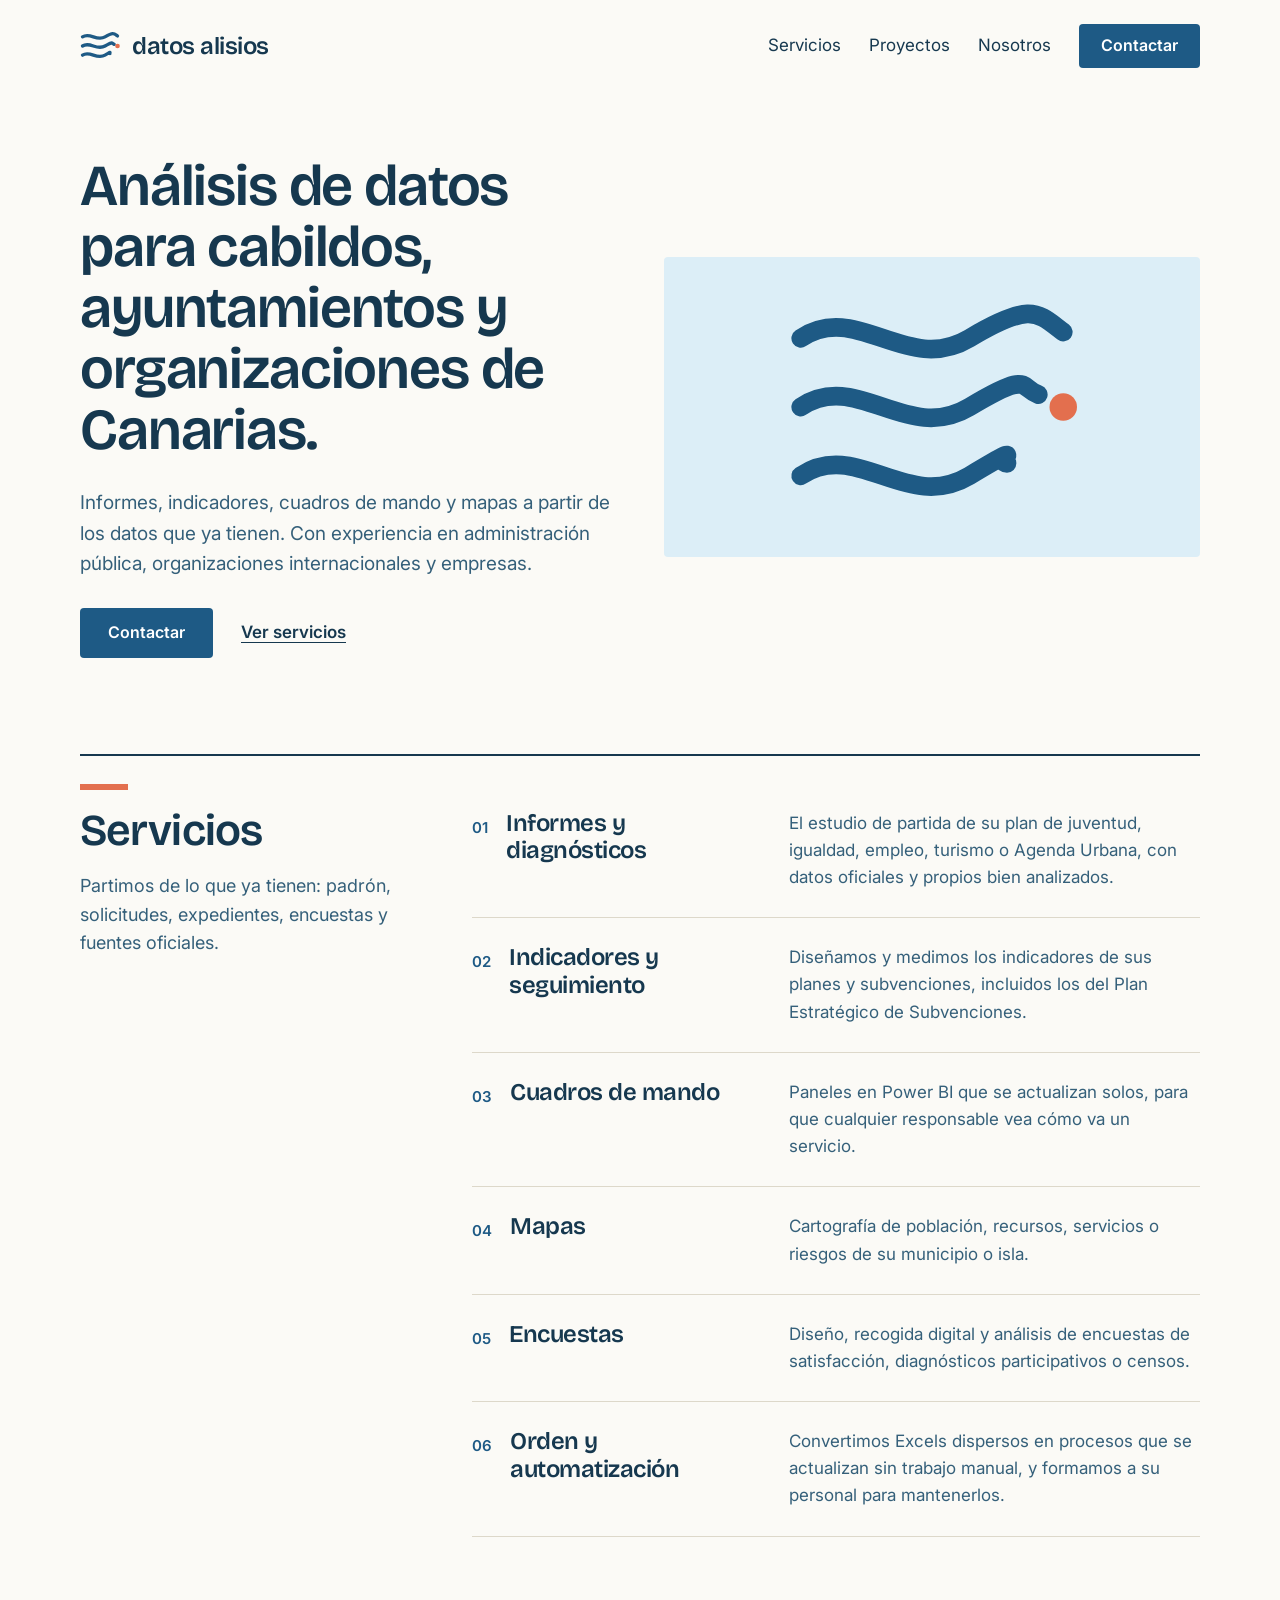
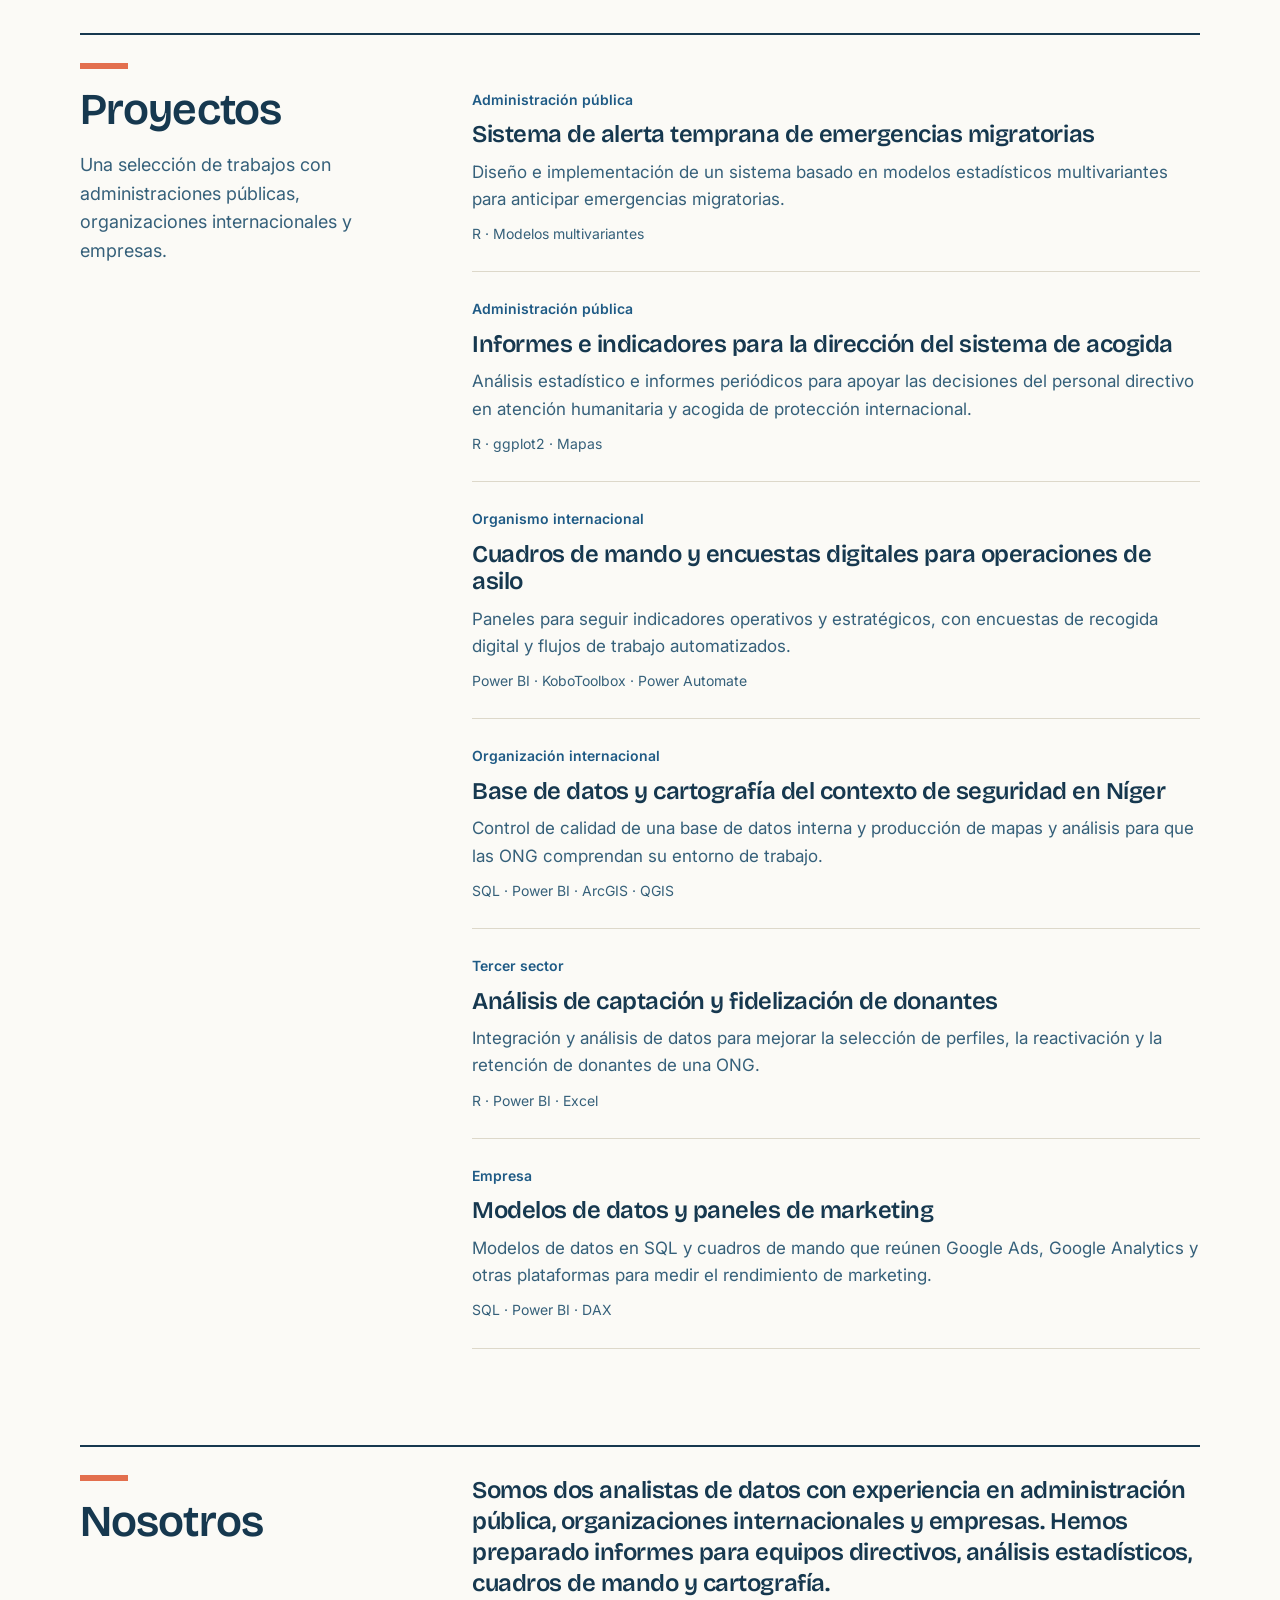
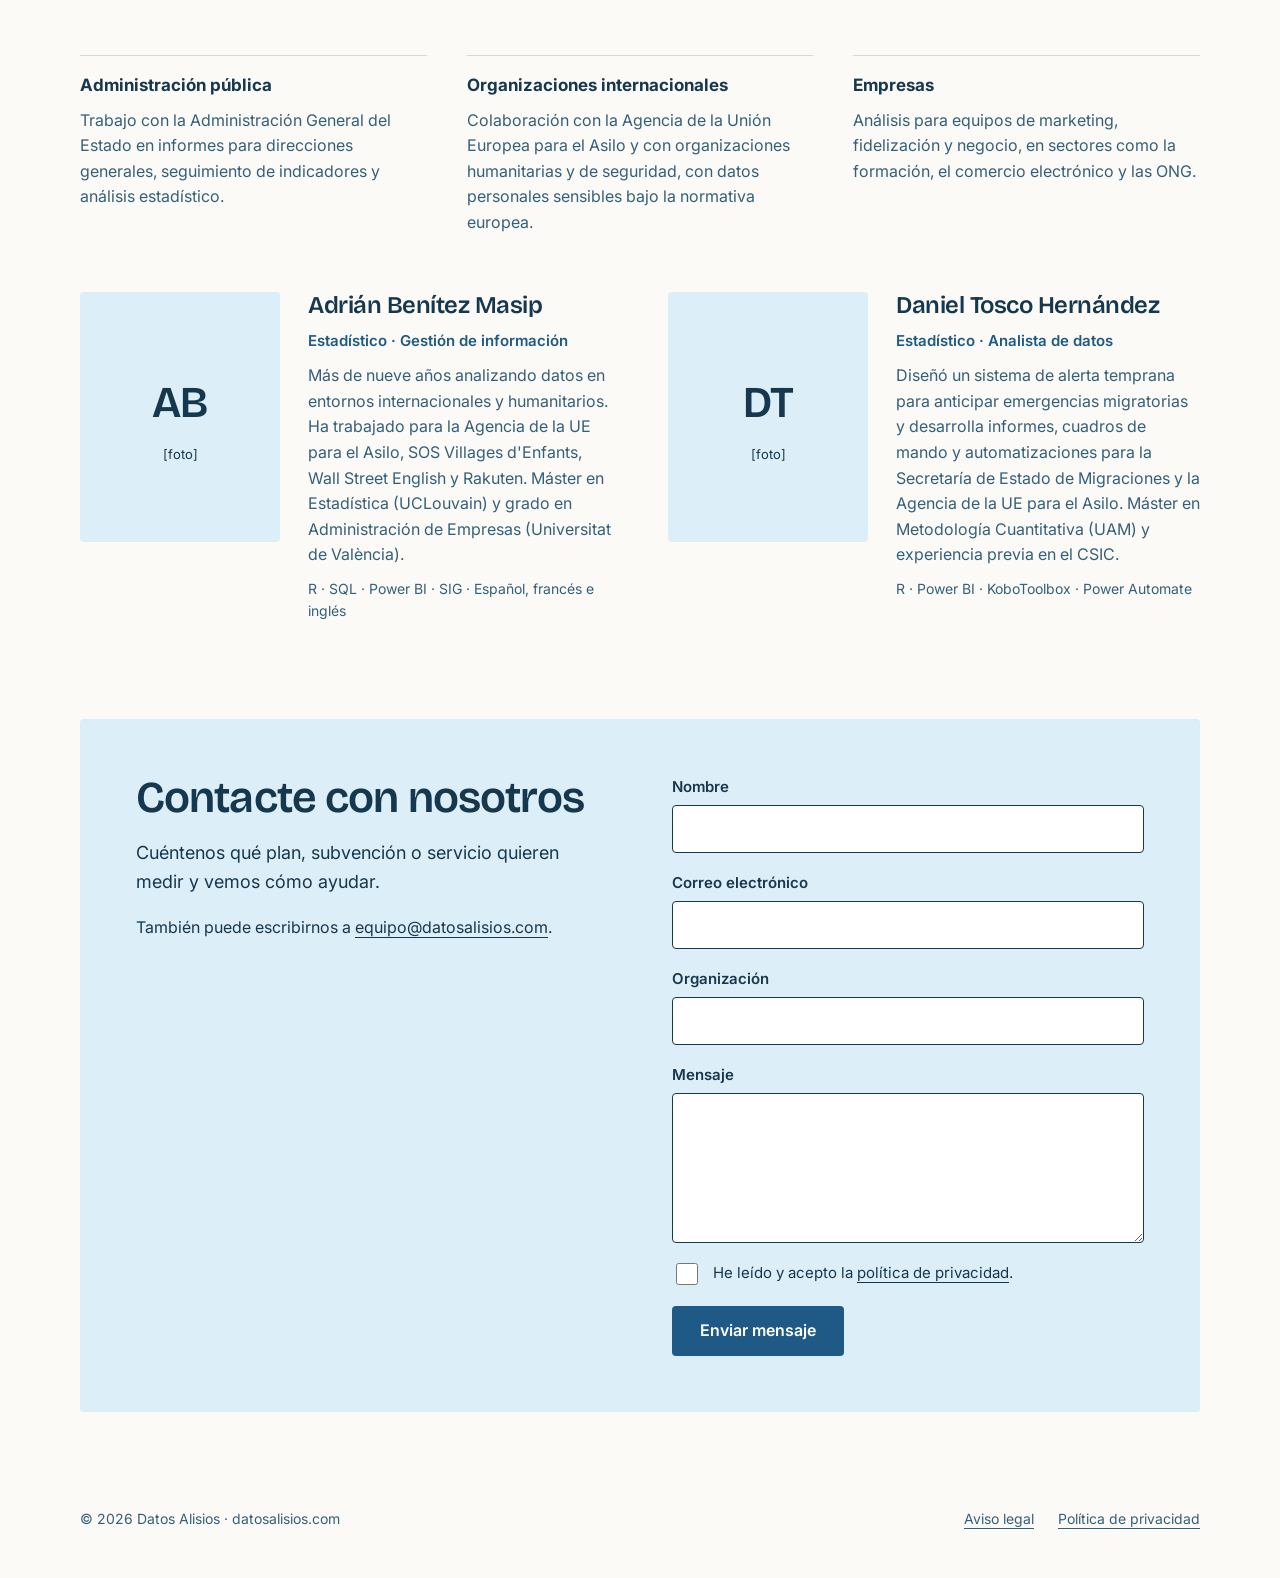
==== index.html @ 8e8a0c3b "Add files via upload" ====
<!doctype html>
<!--
  ============================================================
  DATOS ALISIOS · página principal
  CÓMO EDITAR LOS TEXTOS
  - Cambie solo lo que está ENTRE etiquetas, por ejemplo:
        <h3>Informes y diagnósticos</h3>
    Puede cambiar "Informes y diagnósticos", pero no borre < ni >.
  - Cada sección empieza con un comentario "EDITAR AQUÍ".
  - Para añadir un servicio, proyecto o persona: copie un bloque
    completo (de su <div> o <article> de apertura a su cierre)
    y péguelo debajo.
  - Para cambiar la identidad visual: en la línea de abajo,
    cambie data-tema="A" por "B" o "C".
  ============================================================
-->
<html lang="es" data-tema="A">
<head>
<meta charset="utf-8">
<meta name="viewport" content="width=device-width, initial-scale=1">
<title>Datos Alisios · Análisis de datos para administraciones públicas de Canarias</title>
<meta name="description" content="Análisis de datos, indicadores, cuadros de mando y mapas para cabildos, ayuntamientos y organizaciones de Canarias.">
<link rel="preconnect" href="https://fonts.googleapis.com">
<link rel="preconnect" href="https://fonts.gstatic.com" crossorigin>
<link href="https://fonts.googleapis.com/css2?family=Bricolage+Grotesque:wght@500;600;700&amp;family=Instrument+Serif:ital@0;1&amp;family=Libre+Franklin:wght@500;700;800&amp;family=Inter:wght@400;500;600&amp;display=swap" rel="stylesheet">
<link rel="stylesheet" href="styles.css">
</head>
<body>
<a class="salto" href="#contenido">Saltar al contenido</a>

<header class="contenedor cabecera">
  <a class="logo" href="#inicio" aria-label="Datos Alisios, inicio">
    <svg class="marca marca-A" viewBox="0 0 48 48" fill="none" aria-hidden="true">
      <path d="M3 13 C12 7 20 19 30 13 S41 9 45 12" stroke="#1E5A85" stroke-width="4" stroke-linecap="round"/>
      <path d="M3 24 C12 18 20 30 30 24 S38 21 41 22" stroke="#1E5A85" stroke-width="4" stroke-linecap="round"/>
      <path d="M3 35 C12 29 20 41 30 35 S34 33 36 33" stroke="#1E5A85" stroke-width="4" stroke-linecap="round"/>
      <circle cx="45" cy="24" r="2.8" fill="#E36F4E"/>
    </svg>
    <svg class="marca marca-B" viewBox="0 0 48 48" fill="none" aria-hidden="true">
      <path d="M24 4 C34 3 44 11 44 22 C44 33 35 44 24 44 C13 44 4 35 4 25 C4 13 13 5 24 4Z" stroke="#3E6B4F" stroke-width="2.6"/>
      <path d="M24 12 C30 11 36 16 36 23 C36 30 30 37 24 37 C17 37 12 31 12 25 C12 18 17 12 24 12Z" stroke="#3E6B4F" stroke-width="2.6"/>
      <path d="M24 20 C27 20 29 22 29 25 C29 28 26 30 24 30 C21 30 19 28 19 25 C19 22 21 20 24 20Z" fill="#C2603A"/>
    </svg>
    <svg class="marca marca-C" viewBox="0 0 48 48" fill="none" aria-hidden="true">
      <path d="M10 24 A14 14 0 0 1 38 24Z" fill="#F6D55C"/>
      <rect x="6" y="28" width="9" height="14" fill="#17335E"/>
      <rect x="19.5" y="28" width="9" height="9" fill="#17335E"/>
      <rect x="33" y="28" width="9" height="18" fill="#17335E"/>
    </svg>
    <span class="logo-texto">datos <em>alisios</em></span>
  </a>
  <nav class="menu" aria-label="Principal">
    <a href="#servicios">Servicios</a>
    <a href="#proyectos">Proyectos</a>
    <a href="#nosotros">Nosotros</a>
    <a class="boton boton-menu" href="#contacto">Contactar</a>
  </nav>
</header>

<main id="contenido">

<!-- ===== EDITAR AQUÍ: PORTADA ===== -->
<section id="inicio" class="contenedor portada">
  <div class="portada-texto">
    <h1>Análisis de datos para cabildos, ayuntamientos y organizaciones de Canarias.</h1>
    <p class="intro">Informes, indicadores, cuadros de mando y mapas a partir de los datos que ya tienen. Con experiencia en administración pública, organizaciones internacionales y empresas.</p>
    <div class="acciones">
      <a class="boton" href="#contacto">Contactar</a>
      <a href="#servicios">Ver servicios</a>
    </div>
  </div>
  <div class="portada-imagen" aria-hidden="true">
    <svg class="marca marca-A" viewBox="0 0 48 48" fill="none">
      <path d="M3 13 C12 7 20 19 30 13 S41 9 45 12" stroke="#1E5A85" stroke-width="3" stroke-linecap="round"/>
      <path d="M3 24 C12 18 20 30 30 24 S38 21 41 22" stroke="#1E5A85" stroke-width="3" stroke-linecap="round"/>
      <path d="M3 35 C12 29 20 41 30 35 S34 33 36 33" stroke="#1E5A85" stroke-width="3" stroke-linecap="round"/>
      <circle cx="45" cy="24" r="2.2" fill="#E36F4E"/>
    </svg>
    <svg class="marca marca-B" viewBox="0 0 48 48" fill="none">
      <path d="M24 4 C34 3 44 11 44 22 C44 33 35 44 24 44 C13 44 4 35 4 25 C4 13 13 5 24 4Z" stroke="#3E6B4F" stroke-width="1.2"/>
      <path d="M24 9 C31 8 39 14 39 22 C39 30 32 39 24 39 C16 39 9 32 9 25 C9 16 16 10 24 9Z" stroke="#3E6B4F" stroke-width="1.2"/>
      <path d="M24 14 C29 13 34 17 34 22 C34 28 29 34 24 34 C19 34 14 29 14 25 C14 19 19 14 24 14Z" stroke="#3E6B4F" stroke-width="1.2"/>
      <path d="M24 19 C27 19 29 21 29 24 C29 27 26 29 24 29 C21 29 19 27 19 24 C19 21 21 19 24 19Z" stroke="#3E6B4F" stroke-width="1.2"/>
      <circle cx="24" cy="24" r="2.2" fill="#C2603A"/>
    </svg>
    <svg class="marca marca-C" viewBox="0 0 48 48" fill="none">
      <path d="M10 24 A14 14 0 0 1 38 24Z" fill="#FFFBEF"/>
      <rect x="6" y="28" width="9" height="14" fill="#17335E"/>
      <rect x="19.5" y="28" width="9" height="9" fill="#17335E"/>
      <rect x="33" y="28" width="9" height="18" fill="#17335E"/>
    </svg>
  </div>
</section>

<!-- ===== EDITAR AQUÍ: SERVICIOS ===== -->
<section id="servicios" class="contenedor seccion">
  <div class="seccion-marco">
    <div class="seccion-cabecera">
      <div class="trazo"></div>
      <h2>Servicios</h2>
      <p>Partimos de lo que ya tienen: padrón, solicitudes, expedientes, encuestas y fuentes oficiales.</p>
    </div>
    <div class="seccion-cuerpo">

      <!-- Servicio 1 (copie desde aquí...) -->
      <div class="fila">
        <div class="fila-titulo"><span class="fila-num">01</span><h3>Informes y diagnósticos</h3></div>
        <p>El estudio de partida de su plan de juventud, igualdad, empleo, turismo o Agenda Urbana, con datos oficiales y propios bien analizados.</p>
      </div>
      <!-- ...hasta aquí) -->

      <div class="fila">
        <div class="fila-titulo"><span class="fila-num">02</span><h3>Indicadores y seguimiento</h3></div>
        <p>Diseñamos y medimos los indicadores de sus planes y subvenciones, incluidos los del Plan Estratégico de Subvenciones.</p>
      </div>
      <div class="fila">
        <div class="fila-titulo"><span class="fila-num">03</span><h3>Cuadros de mando</h3></div>
        <p>Paneles en Power BI que se actualizan solos, para que cualquier responsable vea cómo va un servicio.</p>
      </div>
      <div class="fila">
        <div class="fila-titulo"><span class="fila-num">04</span><h3>Mapas</h3></div>
        <p>Cartografía de población, recursos, servicios o riesgos de su municipio o isla.</p>
      </div>
      <div class="fila">
        <div class="fila-titulo"><span class="fila-num">05</span><h3>Encuestas</h3></div>
        <p>Diseño, recogida digital y análisis de encuestas de satisfacción, diagnósticos participativos o censos.</p>
      </div>
      <div class="fila">
        <div class="fila-titulo"><span class="fila-num">06</span><h3>Orden y automatización</h3></div>
        <p>Convertimos Excels dispersos en procesos que se actualizan sin trabajo manual, y formamos a su personal para mantenerlos.</p>
      </div>
    </div>
  </div>
</section>

<!-- ===== EDITAR AQUÍ: PROYECTOS ===== -->
<!-- Antes de publicar, confirme con cada cliente qué proyectos se pueden mostrar y con qué nombre. -->
<section id="proyectos" class="contenedor seccion">
  <div class="seccion-marco">
    <div class="seccion-cabecera">
      <div class="trazo"></div>
      <h2>Proyectos</h2>
      <p>Una selección de trabajos con administraciones públicas, organizaciones internacionales y empresas.</p>
    </div>
    <div class="seccion-cuerpo">

      <!-- Proyecto 1 (copie desde aquí...) -->
      <article class="proyecto">
        <div class="tipo">Administración pública</div>
        <h3>Sistema de alerta temprana de emergencias migratorias</h3>
        <p>Diseño e implementación de un sistema basado en modelos estadísticos multivariantes para anticipar emergencias migratorias.</p>
        <div class="herramientas">R · Modelos multivariantes</div>
      </article>
      <!-- ...hasta aquí) -->

      <article class="proyecto">
        <div class="tipo">Administración pública</div>
        <h3>Informes e indicadores para la dirección del sistema de acogida</h3>
        <p>Análisis estadístico e informes periódicos para apoyar las decisiones del personal directivo en atención humanitaria y acogida de protección internacional.</p>
        <div class="herramientas">R · ggplot2 · Mapas</div>
      </article>
      <article class="proyecto">
        <div class="tipo">Organismo internacional</div>
        <h3>Cuadros de mando y encuestas digitales para operaciones de asilo</h3>
        <p>Paneles para seguir indicadores operativos y estratégicos, con encuestas de recogida digital y flujos de trabajo automatizados.</p>
        <div class="herramientas">Power BI · KoboToolbox · Power Automate</div>
      </article>
      <article class="proyecto">
        <div class="tipo">Organización internacional</div>
        <h3>Base de datos y cartografía del contexto de seguridad en Níger</h3>
        <p>Control de calidad de una base de datos interna y producción de mapas y análisis para que las ONG comprendan su entorno de trabajo.</p>
        <div class="herramientas">SQL · Power BI · ArcGIS · QGIS</div>
      </article>
      <article class="proyecto">
        <div class="tipo">Tercer sector</div>
        <h3>Análisis de captación y fidelización de donantes</h3>
        <p>Integración y análisis de datos para mejorar la selección de perfiles, la reactivación y la retención de donantes de una ONG.</p>
        <div class="herramientas">R · Power BI · Excel</div>
      </article>
      <article class="proyecto">
        <div class="tipo">Empresa</div>
        <h3>Modelos de datos y paneles de marketing</h3>
        <p>Modelos de datos en SQL y cuadros de mando que reúnen Google Ads, Google Analytics y otras plataformas para medir el rendimiento de marketing.</p>
        <div class="herramientas">SQL · Power BI · DAX</div>
      </article>
    </div>
  </div>
</section>

<!-- ===== EDITAR AQUÍ: NOSOTROS ===== -->
<section id="nosotros" class="contenedor seccion">
  <div class="nosotros-marco">
    <div class="nosotros-apertura">
      <div class="seccion-grid">
        <div class="seccion-cabecera">
          <div class="trazo"></div>
          <h2>Nosotros</h2>
        </div>
        <p class="lema-nosotros">Somos dos analistas de datos con experiencia en administración pública, organizaciones internacionales y empresas. Hemos preparado informes para equipos directivos, análisis estadísticos, cuadros de mando y cartografía.</p>
      </div>

      <div class="tres">
        <div>
          <strong>Administración pública</strong>
          <p>Trabajo con la Administración General del Estado en informes para direcciones generales, seguimiento de indicadores y análisis estadístico.</p>
        </div>
        <div>
          <strong>Organizaciones internacionales</strong>
          <p>Colaboración con la Agencia de la Unión Europea para el Asilo y con organizaciones humanitarias y de seguridad, con datos personales sensibles bajo la normativa europea.</p>
        </div>
        <div>
          <strong>Empresas</strong>
          <p>Análisis para equipos de marketing, fidelización y negocio, en sectores como la formación, el comercio electrónico y las ONG.</p>
        </div>
      </div>

      <div class="personas">
        <!-- Persona 1. Para poner una foto: sustituya el bloque <div class="foto"> por
             <div class="foto"><img src="adrian.jpg" alt="Adrián Benítez Masip"></div>
             y suba adrian.jpg a la misma carpeta que index.html. -->
        <article class="persona">
          <div class="foto" aria-hidden="true"><span class="iniciales">AB</span><span class="aviso">[foto]</span></div>
          <div class="persona-texto">
            <h3>Adrián Benítez Masip</h3>
            <div class="cargo">Estadístico · Gestión de información</div>
            <p>Más de nueve años analizando datos en entornos internacionales y humanitarios. Ha trabajado para la Agencia de la UE para el Asilo, SOS Villages d'Enfants, Wall Street English y Rakuten. Máster en Estadística (UCLouvain) y grado en Administración de Empresas (Universitat de València).</p>
            <div class="herramientas">R · SQL · Power BI · SIG · Español, francés e inglés</div>
          </div>
        </article>
        <article class="persona">
          <div class="foto" aria-hidden="true"><span class="iniciales">DT</span><span class="aviso">[foto]</span></div>
          <div class="persona-texto">
            <h3>Daniel Tosco Hernández</h3>
            <div class="cargo">Estadístico · Analista de datos</div>
            <p>Diseñó un sistema de alerta temprana para anticipar emergencias migratorias y desarrolla informes, cuadros de mando y automatizaciones para la Secretaría de Estado de Migraciones y la Agencia de la UE para el Asilo. Máster en Metodología Cuantitativa (UAM) y experiencia previa en el CSIC.</p>
            <div class="herramientas">R · Power BI · KoboToolbox · Power Automate</div>
          </div>
        </article>
      </div>
    </div>
  </div>
</section>

<!-- ===== EDITAR AQUÍ: CONTACTO ===== -->
<section id="contacto" class="contenedor seccion">
  <div class="contacto">
    <div class="contacto-texto">
      <h2>Contacte con nosotros</h2>
      <p>Cuéntenos qué plan, subvención o servicio quieren medir y vemos cómo ayudar.</p>
      <p class="correo">También puede escribirnos a <a href="mailto:equipo@datosalisios.com">equipo@datosalisios.com</a>.</p>
    </div>

    <!-- El formulario usa Web3Forms (gratuito). Sustituya TU_CLAVE_DE_WEB3FORMS
         por la clave que recibirá por correo (ver el archivo LEEME.md). -->
    <form class="formulario" action="https://api.web3forms.com/submit" method="POST">
      <input type="hidden" name="access_key" value="TU_CLAVE_DE_WEB3FORMS">
      <input type="hidden" name="subject" value="Nuevo mensaje desde datosalisios.com">
      <input type="hidden" name="from_name" value="Web Datos Alisios">
      <input type="checkbox" name="botcheck" class="trampa" tabindex="-1" autocomplete="off" aria-hidden="true">
      <div class="campo">
        <label for="nombre">Nombre</label>
        <input id="nombre" name="nombre" type="text" autocomplete="name" required>
      </div>
      <div class="campo">
        <label for="correo">Correo electrónico</label>
        <input id="correo" name="email" type="email" autocomplete="email" required>
      </div>
      <div class="campo">
        <label for="organizacion">Organización</label>
        <input id="organizacion" name="organizacion" type="text" autocomplete="organization">
      </div>
      <div class="campo">
        <label for="mensaje">Mensaje</label>
        <textarea id="mensaje" name="message" rows="5" required></textarea>
      </div>
      <div class="consentimiento">
        <input id="acepto" name="acepto_privacidad" type="checkbox" value="si" required>
        <label for="acepto">He leído y acepto la <a href="privacidad.html">política de privacidad</a>.</label>
      </div>
      <button class="boton" type="submit">Enviar mensaje</button>
    </form>
  </div>
</section>

</main>

<footer class="contenedor pie">
  <div>© 2026 Datos Alisios · datosalisios.com</div>
  <nav aria-label="Información legal">
    <a href="aviso-legal.html">Aviso legal</a>
    <a href="privacidad.html">Política de privacidad</a>
  </nav>
</footer>

</body>
</html>
---- styles.css ----
/* ==========================================================
   DATOS ALISIOS · estilos
   Para cambiar de identidad visual, edite en index.html la
   etiqueta <html data-tema="A"> y ponga A, B o C.
   ========================================================== */

/* ---------- Temas ---------- */
html[data-tema="A"] {
  --bg: #FBFAF6; --tint: #DCEEF7; --ink: #16384F; --muted: #35607A;
  --accent: #1E5A85; --accent-ink: #FFFFFF; --spot: #E36F4E;
  --line: #DDD8CA; --surface: #FFFFFF;
  --head-font: 'Bricolage Grotesque', Inter, system-ui, sans-serif;
  --head-w: 600; --head-ls: -0.02em; --head-lh: 1.05; --radius: 4px;
  --h1: clamp(36px, 6vw, 58px); --h2: clamp(32px, 4.6vw, 44px);
  --h3: clamp(20px, 2.4vw, 24px); --wm: 24px; --wm-style: normal;
}
html[data-tema="B"] {
  --bg: #F6F0E2; --tint: #D5E0CF; --ink: #26332B; --muted: #52644F;
  --accent: #3E6B4F; --accent-ink: #FFFFFF; --spot: #C2603A;
  --line: #DDD3BC; --surface: #FBF8F1;
  --head-font: 'Instrument Serif', Georgia, serif;
  --head-w: 400; --head-ls: -0.005em; --head-lh: 1; --radius: 2px;
  --h1: clamp(46px, 8vw, 78px); --h2: clamp(40px, 6vw, 60px);
  --h3: clamp(26px, 3.2vw, 32px); --wm: 32px; --wm-style: italic;
}
html[data-tema="C"] {
  --bg: #FFFBEF; --tint: #F6D55C; --ink: #17335E; --muted: #4F5F7A;
  --accent: #17335E; --accent-ink: #FFFFFF; --spot: #A9DCCB;
  --line: #E5DDC2; --surface: #FFFFFF;
  --head-font: 'Libre Franklin', Inter, system-ui, sans-serif;
  --head-w: 800; --head-ls: -0.035em; --head-lh: 1.05; --radius: 0;
  --h1: clamp(34px, 5.6vw, 54px); --h2: clamp(30px, 4.2vw, 40px);
  --h3: clamp(19px, 2.2vw, 22px); --wm: 22px; --wm-style: normal;
}

/* Cada tema muestra solo su símbolo */
.marca { display: none; }
html[data-tema="A"] .marca-A,
html[data-tema="B"] .marca-B,
html[data-tema="C"] .marca-C { display: block; }

/* ---------- Base ---------- */
*, *::before, *::after { box-sizing: border-box; }
html { scroll-behavior: smooth; -webkit-text-size-adjust: 100%; }
body {
  margin: 0; background: var(--bg); color: var(--ink);
  font-family: Inter, system-ui, sans-serif; font-size: 17px; line-height: 1.6;
}
a { color: inherit; text-underline-offset: 4px; }
h1, h2, h3 {
  margin: 0; font-family: var(--head-font); font-weight: var(--head-w);
  letter-spacing: var(--head-ls); line-height: var(--head-lh);
}
h1 { font-size: var(--h1); }
h2 { font-size: var(--h2); }
h3 { font-size: var(--h3); line-height: 1.15; }
p { margin: 0; }
:focus-visible { outline: 3px solid var(--accent); outline-offset: 3px; }
.salto {
  position: absolute; left: -9999px; top: 8px; background: var(--accent);
  color: var(--accent-ink); padding: 10px 16px; z-index: 10;
}
.salto:focus { left: 8px; }

.contenedor {
  max-width: 1200px; margin: 0 auto;
  padding-left: clamp(20px, 4vw, 40px); padding-right: clamp(20px, 4vw, 40px);
}
section[id] { scroll-margin-top: 16px; }

/* ---------- Botones ---------- */
.boton {
  display: inline-flex; align-items: center; justify-content: center;
  min-height: 50px; padding: 0 28px; background: var(--accent);
  color: var(--accent-ink); border: 0; border-radius: var(--radius);
  font: inherit; font-weight: 600; font-size: 16px; text-decoration: none;
  cursor: pointer;
}
.boton:hover { filter: brightness(1.12); }
.boton-menu { min-height: 44px; padding: 0 22px; font-size: 16px; }

/* ---------- Cabecera ---------- */
.cabecera {
  display: flex; flex-wrap: wrap; gap: 16px 40px;
  justify-content: space-between; align-items: center;
  padding-top: 24px; padding-bottom: 24px;
}
.logo { display: flex; align-items: center; gap: 12px; text-decoration: none; }
.logo svg { width: 40px; height: 40px; }
.logo-texto {
  font-family: var(--head-font); font-weight: var(--head-w);
  font-size: var(--wm); letter-spacing: var(--head-ls);
}
.logo-texto em { font-style: var(--wm-style); }
.menu { display: flex; flex-wrap: wrap; gap: 8px 28px; align-items: center; }
.menu a { text-decoration: none; }
.menu a:not(.boton):hover { text-decoration: underline; }

/* ---------- Portada ---------- */
.portada {
  display: grid; gap: 48px; align-items: center;
  grid-template-columns: repeat(auto-fit, minmax(min(420px, 100%), 1fr));
  padding-top: clamp(24px, 5vw, 64px); padding-bottom: clamp(56px, 8vw, 96px);
}
.portada-texto { display: flex; flex-direction: column; gap: 28px; }
.portada-texto .intro { font-size: 19px; color: var(--muted); max-width: 540px; }
.acciones { display: flex; flex-wrap: wrap; gap: 14px 28px; align-items: center; }
.acciones a:not(.boton) { font-weight: 600; }
.portada-imagen {
  background: var(--tint); border-radius: var(--radius);
  min-height: 300px; display: flex; align-items: center; justify-content: center;
}
.portada-imagen svg { width: min(300px, 70%); height: auto; }

/* ---------- Secciones ---------- */
.seccion { padding-bottom: clamp(56px, 8vw, 96px); }
.seccion-marco {
  border-top: 2px solid var(--ink); padding-top: 28px; display: grid;
  gap: 32px 56px; grid-template-columns: repeat(auto-fit, minmax(min(300px, 100%), 1fr));
}
.seccion-cabecera { display: flex; flex-direction: column; gap: 18px; align-self: start; }
.seccion-cabecera p { font-size: 18px; color: var(--muted); }
.trazo { width: 48px; height: 6px; background: var(--spot); }
.seccion-cuerpo { grid-column: span 2; min-width: 0; }
@media (max-width: 760px) { .seccion-cuerpo, .lema-nosotros { grid-column: auto; } }

/* Servicios */
.fila {
  display: flex; flex-wrap: wrap; gap: 8px 32px; padding: 26px 0;
  border-bottom: 1px solid var(--line);
}
.fila-titulo { flex: 1 1 240px; display: flex; gap: 18px; }
.fila-num { color: var(--accent); font-weight: 600; font-size: 15px; padding-top: 6px; }
.fila p { flex: 2 1 320px; color: var(--muted); }

/* Proyectos */
.proyecto {
  padding: 26px 0; border-bottom: 1px solid var(--line);
  display: flex; flex-direction: column; gap: 10px;
}
.proyecto .tipo { font-size: 14px; font-weight: 600; color: var(--accent); }
.proyecto p { color: var(--muted); }
.proyecto .herramientas { font-size: 14px; color: var(--muted); }

/* Nosotros */
.nosotros-marco { border-top: 2px solid var(--ink); padding-top: 28px; }
.nosotros-apertura { display: flex; flex-direction: column; gap: 56px; }
.seccion-grid {
  display: grid; gap: 32px 56px;
  grid-template-columns: repeat(auto-fit, minmax(min(300px, 100%), 1fr));
}
.lema-nosotros {
  grid-column: span 2; font-family: var(--head-font); font-weight: var(--head-w);
  font-size: var(--h3); line-height: 1.3; letter-spacing: var(--head-ls);
}
.tres {
  display: grid; gap: 32px 40px;
  grid-template-columns: repeat(auto-fit, minmax(min(260px, 100%), 1fr));
}
.tres > div { border-top: 1px solid var(--line); padding-top: 16px; display: flex; flex-direction: column; gap: 8px; }
.tres strong { font-size: 17px; }
.tres p { font-size: 16px; color: var(--muted); }
.personas {
  display: grid; gap: 56px;
  grid-template-columns: repeat(auto-fit, minmax(min(440px, 100%), 1fr));
}
.persona { display: flex; flex-wrap: wrap; gap: 28px; }
.foto {
  flex: 0 0 200px; height: 250px; background: var(--tint);
  border-radius: var(--radius); display: flex; flex-direction: column;
  align-items: center; justify-content: center; gap: 6px; overflow: hidden;
}
.foto img { width: 100%; height: 100%; object-fit: cover; }
.foto .iniciales { font-family: var(--head-font); font-weight: var(--head-w); font-size: var(--h2); letter-spacing: var(--head-ls); }
.foto .aviso { font-size: 13px; }
.persona-texto { flex: 1 1 260px; display: flex; flex-direction: column; gap: 10px; }
.persona-texto .cargo { font-size: 15px; font-weight: 600; color: var(--accent); }
.persona-texto p { font-size: 16px; color: var(--muted); }
.persona-texto .herramientas { font-size: 14px; color: var(--muted); }
@media (max-width: 520px) {
  .foto { flex: 1 1 100%; height: 220px; }
}

/* Contacto */
.contacto {
  background: var(--tint); border-radius: var(--radius);
  padding: clamp(24px, 5vw, 56px); display: grid; gap: 40px 64px;
  grid-template-columns: repeat(auto-fit, minmax(min(340px, 100%), 1fr));
}
.contacto-texto { display: flex; flex-direction: column; gap: 18px; align-self: start; }
.contacto-texto p { font-size: 18px; }
.contacto-texto .correo { font-size: 16px; }
.formulario { display: flex; flex-direction: column; gap: 18px; }
.campo { display: flex; flex-direction: column; gap: 6px; }
.campo label { font-size: 15px; font-weight: 600; }
.campo input, .campo textarea {
  width: 100%; min-height: 48px; padding: 10px 14px; font: inherit; font-size: 16px;
  color: var(--ink); background: var(--surface); border: 1px solid var(--ink);
  border-radius: var(--radius);
}
.campo textarea { resize: vertical; }
.consentimiento { display: flex; gap: 12px; align-items: flex-start; font-size: 15px; }
.consentimiento input { width: 22px; height: 22px; margin-top: 2px; flex-shrink: 0; }
.trampa { position: absolute; left: -9999px; }
.formulario .boton { align-self: flex-start; }

/* Pie */
.pie {
  display: flex; flex-wrap: wrap; gap: 8px 32px; justify-content: space-between;
  padding-bottom: 48px; font-size: 14px; color: var(--muted);
}
.pie nav { display: flex; flex-wrap: wrap; gap: 8px 24px; }

/* Páginas legales */
.legal { max-width: 760px; padding-bottom: 72px; }
.legal h1 { margin-bottom: 24px; }
.legal h2 { font-size: 24px; margin: 36px 0 10px; }
.legal p, .legal li { color: var(--ink); margin-bottom: 12px; }
.legal .borrador {
  background: var(--tint); padding: 14px 18px; border-radius: var(--radius);
  font-size: 15px; margin-bottom: 28px;
}

/* Debe ir al final para ganar a las reglas anteriores */
@media (max-width: 760px) { .seccion-cuerpo, .lema-nosotros { grid-column: auto; } }

@media (prefers-reduced-motion: reduce) { html { scroll-behavior: auto; } }
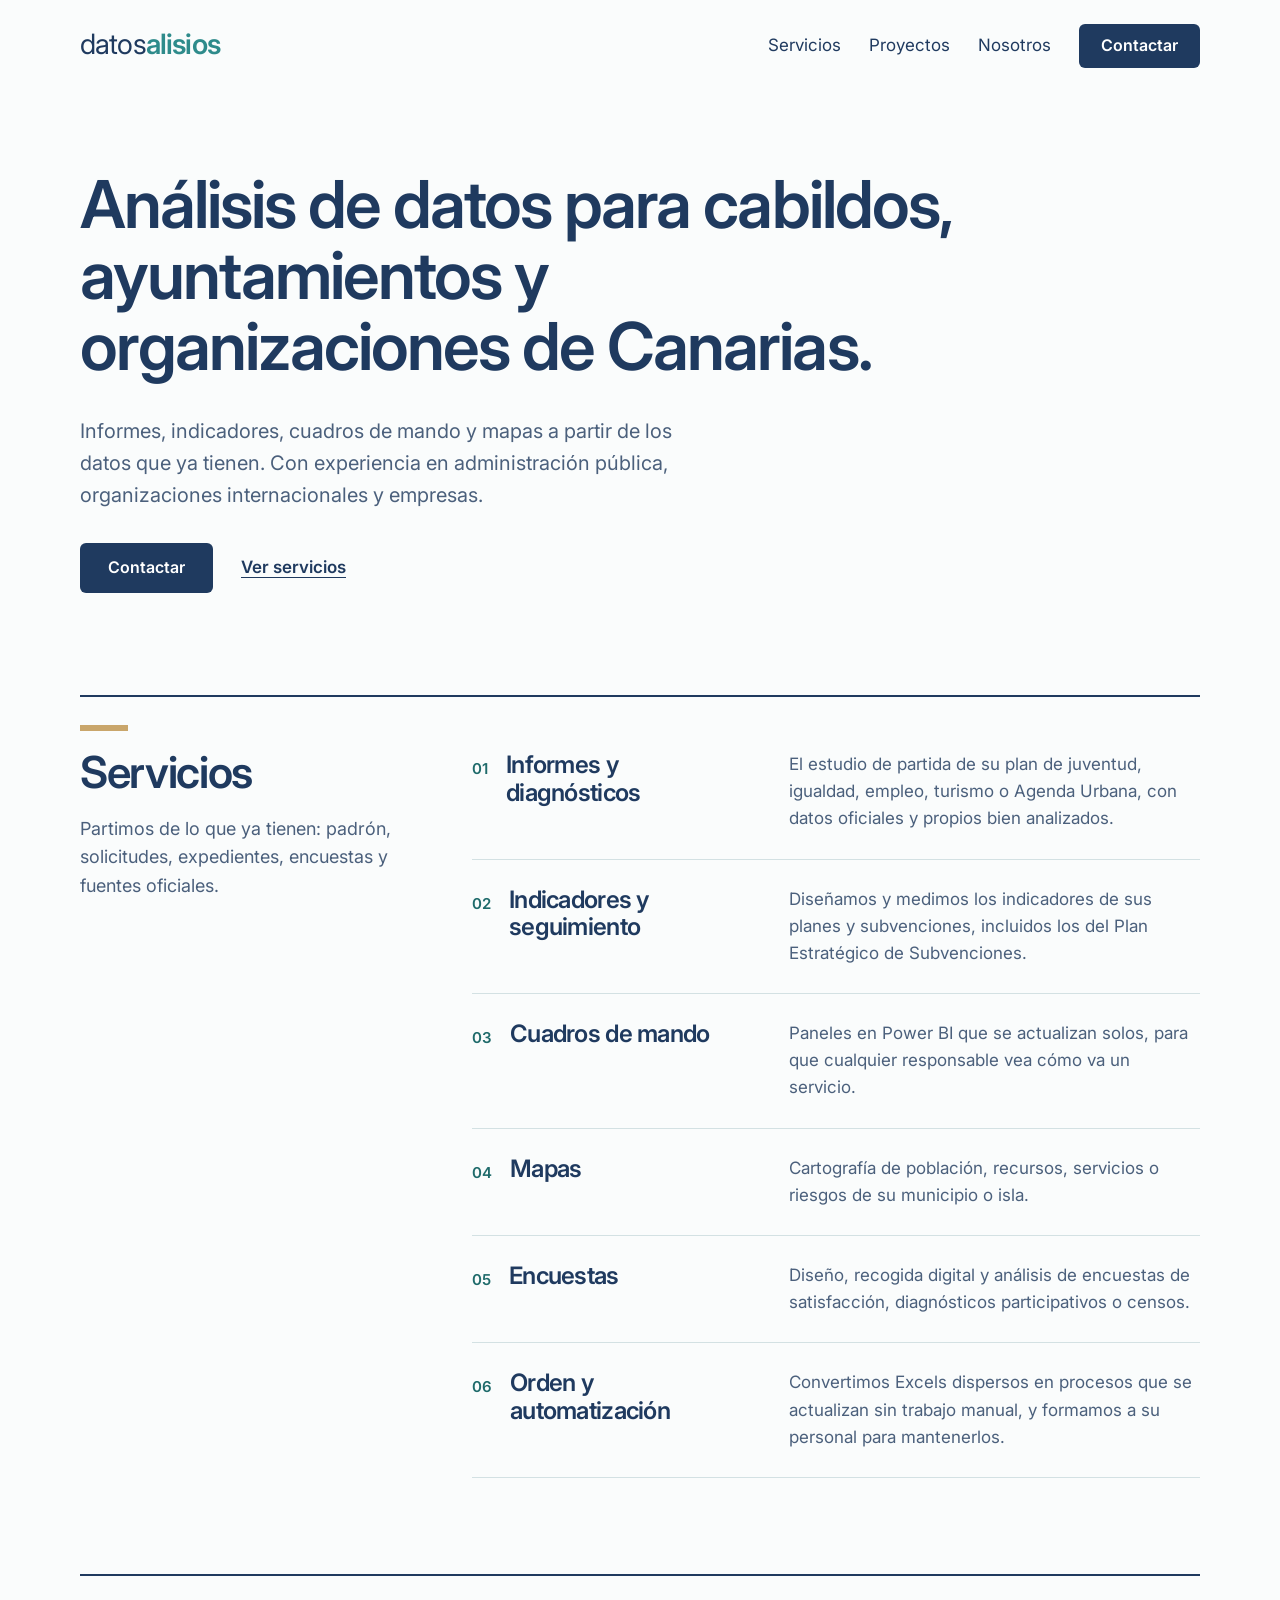
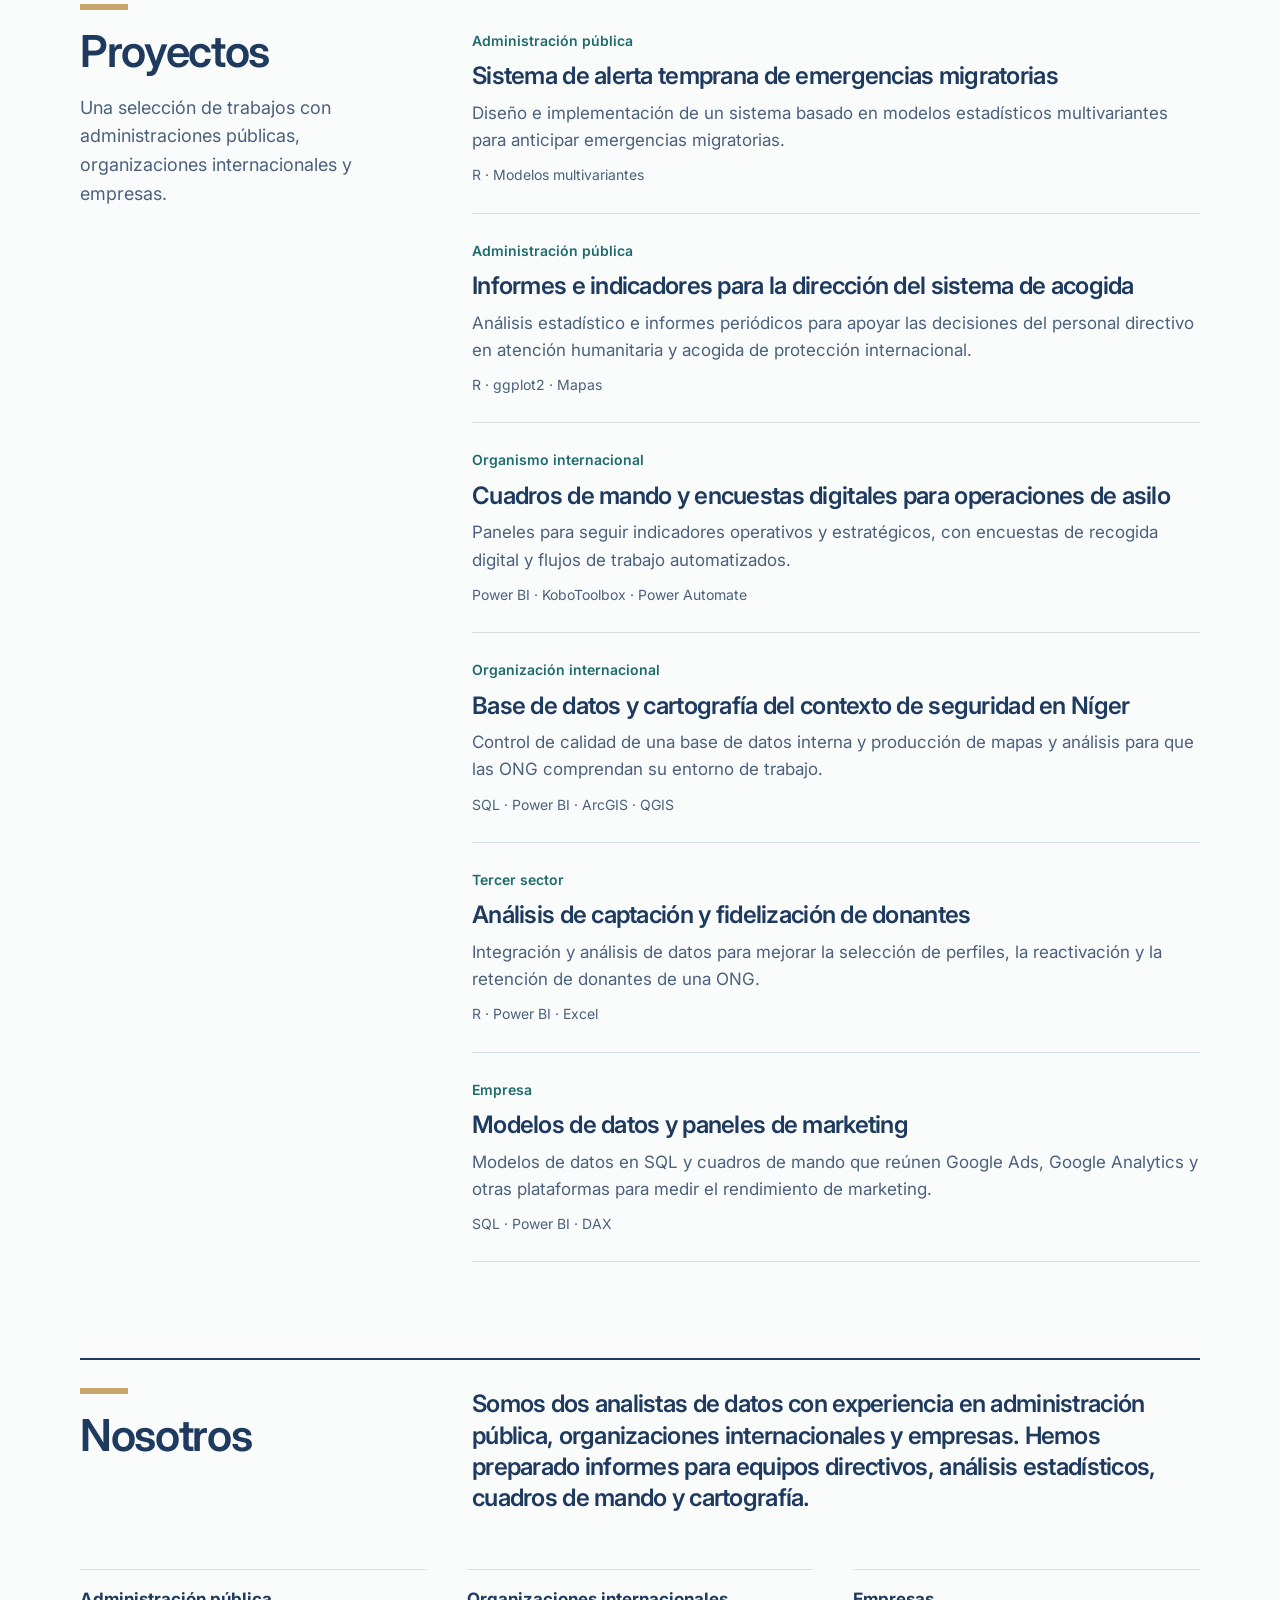
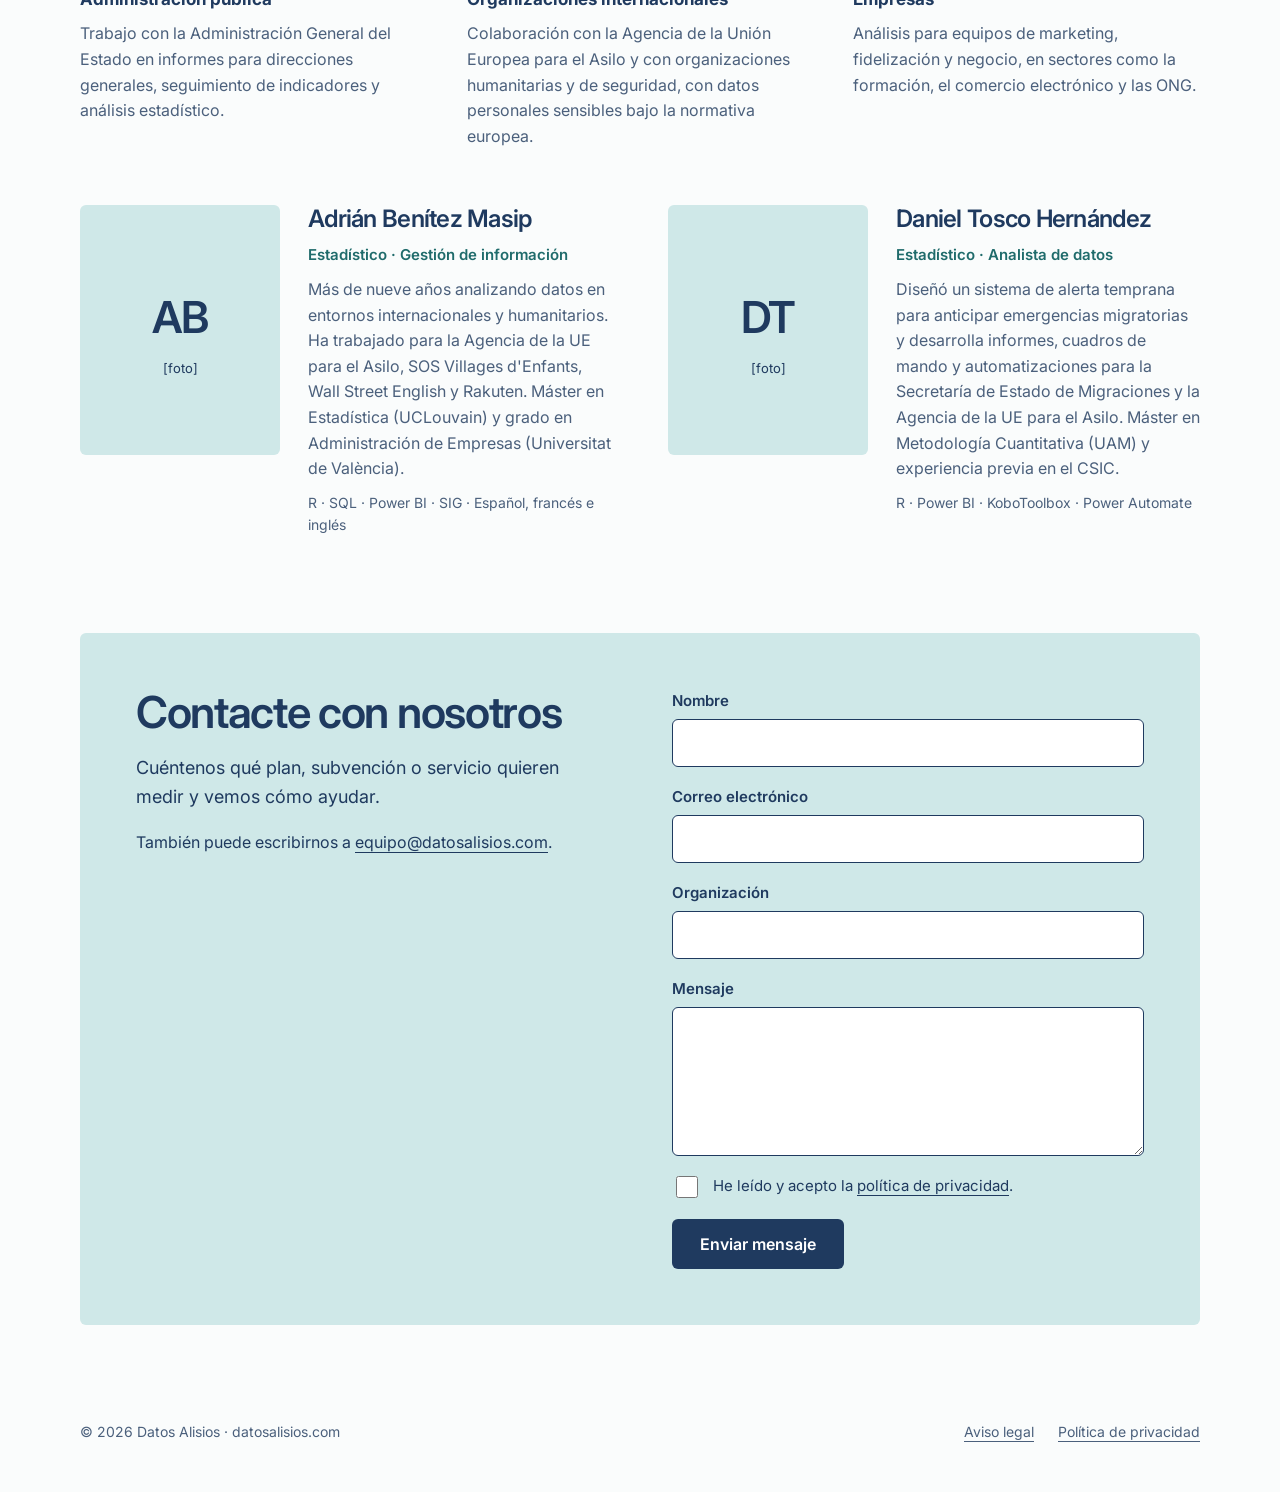
==== commit 531efa25: "Add files via upload" ====
--- a/index.html
+++ b/index.html
@@ -10,11 +10,9 @@
   - Para añadir un servicio, proyecto o persona: copie un bloque
     completo (de su <div> o <article> de apertura a su cierre)
     y péguelo debajo.
-  - Para cambiar la identidad visual: en la línea de abajo,
-    cambie data-tema="A" por "B" o "C".
   ============================================================
 -->
-<html lang="es" data-tema="A">
+<html lang="es">
 <head>
 <meta charset="utf-8">
 <meta name="viewport" content="width=device-width, initial-scale=1">
@@ -22,32 +20,15 @@
 <meta name="description" content="Análisis de datos, indicadores, cuadros de mando y mapas para cabildos, ayuntamientos y organizaciones de Canarias.">
 <link rel="preconnect" href="https://fonts.googleapis.com">
 <link rel="preconnect" href="https://fonts.gstatic.com" crossorigin>
-<link href="https://fonts.googleapis.com/css2?family=Bricolage+Grotesque:wght@500;600;700&amp;family=Instrument+Serif:ital@0;1&amp;family=Libre+Franklin:wght@500;700;800&amp;family=Inter:wght@400;500;600&amp;display=swap" rel="stylesheet">
+<link href="https://fonts.googleapis.com/css2?family=Inter:wght@400;500;600&amp;display=swap" rel="stylesheet">
 <link rel="stylesheet" href="styles.css">
 </head>
 <body>
 <a class="salto" href="#contenido">Saltar al contenido</a>
 
 <header class="contenedor cabecera">
-  <a class="logo" href="#inicio" aria-label="Datos Alisios, inicio">
-    <svg class="marca marca-A" viewBox="0 0 48 48" fill="none" aria-hidden="true">
-      <path d="M3 13 C12 7 20 19 30 13 S41 9 45 12" stroke="#1E5A85" stroke-width="4" stroke-linecap="round"/>
-      <path d="M3 24 C12 18 20 30 30 24 S38 21 41 22" stroke="#1E5A85" stroke-width="4" stroke-linecap="round"/>
-      <path d="M3 35 C12 29 20 41 30 35 S34 33 36 33" stroke="#1E5A85" stroke-width="4" stroke-linecap="round"/>
-      <circle cx="45" cy="24" r="2.8" fill="#E36F4E"/>
-    </svg>
-    <svg class="marca marca-B" viewBox="0 0 48 48" fill="none" aria-hidden="true">
-      <path d="M24 4 C34 3 44 11 44 22 C44 33 35 44 24 44 C13 44 4 35 4 25 C4 13 13 5 24 4Z" stroke="#3E6B4F" stroke-width="2.6"/>
-      <path d="M24 12 C30 11 36 16 36 23 C36 30 30 37 24 37 C17 37 12 31 12 25 C12 18 17 12 24 12Z" stroke="#3E6B4F" stroke-width="2.6"/>
-      <path d="M24 20 C27 20 29 22 29 25 C29 28 26 30 24 30 C21 30 19 28 19 25 C19 22 21 20 24 20Z" fill="#C2603A"/>
-    </svg>
-    <svg class="marca marca-C" viewBox="0 0 48 48" fill="none" aria-hidden="true">
-      <path d="M10 24 A14 14 0 0 1 38 24Z" fill="#F6D55C"/>
-      <rect x="6" y="28" width="9" height="14" fill="#17335E"/>
-      <rect x="19.5" y="28" width="9" height="9" fill="#17335E"/>
-      <rect x="33" y="28" width="9" height="18" fill="#17335E"/>
-    </svg>
-    <span class="logo-texto">datos <em>alisios</em></span>
+  <a class="logo" href="#inicio" aria-label="datosalisios, inicio">
+    <span class="logo-texto">datos<b>alisios</b></span>
   </a>
   <nav class="menu" aria-label="Principal">
     <a href="#servicios">Servicios</a>
@@ -68,27 +49,6 @@
       <a class="boton" href="#contacto">Contactar</a>
       <a href="#servicios">Ver servicios</a>
     </div>
-  </div>
-  <div class="portada-imagen" aria-hidden="true">
-    <svg class="marca marca-A" viewBox="0 0 48 48" fill="none">
-      <path d="M3 13 C12 7 20 19 30 13 S41 9 45 12" stroke="#1E5A85" stroke-width="3" stroke-linecap="round"/>
-      <path d="M3 24 C12 18 20 30 30 24 S38 21 41 22" stroke="#1E5A85" stroke-width="3" stroke-linecap="round"/>
-      <path d="M3 35 C12 29 20 41 30 35 S34 33 36 33" stroke="#1E5A85" stroke-width="3" stroke-linecap="round"/>
-      <circle cx="45" cy="24" r="2.2" fill="#E36F4E"/>
-    </svg>
-    <svg class="marca marca-B" viewBox="0 0 48 48" fill="none">
-      <path d="M24 4 C34 3 44 11 44 22 C44 33 35 44 24 44 C13 44 4 35 4 25 C4 13 13 5 24 4Z" stroke="#3E6B4F" stroke-width="1.2"/>
-      <path d="M24 9 C31 8 39 14 39 22 C39 30 32 39 24 39 C16 39 9 32 9 25 C9 16 16 10 24 9Z" stroke="#3E6B4F" stroke-width="1.2"/>
-      <path d="M24 14 C29 13 34 17 34 22 C34 28 29 34 24 34 C19 34 14 29 14 25 C14 19 19 14 24 14Z" stroke="#3E6B4F" stroke-width="1.2"/>
-      <path d="M24 19 C27 19 29 21 29 24 C29 27 26 29 24 29 C21 29 19 27 19 24 C19 21 21 19 24 19Z" stroke="#3E6B4F" stroke-width="1.2"/>
-      <circle cx="24" cy="24" r="2.2" fill="#C2603A"/>
-    </svg>
-    <svg class="marca marca-C" viewBox="0 0 48 48" fill="none">
-      <path d="M10 24 A14 14 0 0 1 38 24Z" fill="#FFFBEF"/>
-      <rect x="6" y="28" width="9" height="14" fill="#17335E"/>
-      <rect x="19.5" y="28" width="9" height="9" fill="#17335E"/>
-      <rect x="33" y="28" width="9" height="18" fill="#17335E"/>
-    </svg>
   </div>
 </section>
 
--- a/styles.css
+++ b/styles.css
@@ -1,43 +1,26 @@
 /* ==========================================================
    DATOS ALISIOS · estilos
-   Para cambiar de identidad visual, edite en index.html la
-   etiqueta <html data-tema="A"> y ponga A, B o C.
+   Colores y letra: bloque ":root" de más abajo.
    ========================================================== */
 
-/* ---------- Temas ---------- */
-html[data-tema="A"] {
-  --bg: #FBFAF6; --tint: #DCEEF7; --ink: #16384F; --muted: #35607A;
-  --accent: #1E5A85; --accent-ink: #FFFFFF; --spot: #E36F4E;
-  --line: #DDD8CA; --surface: #FFFFFF;
-  --head-font: 'Bricolage Grotesque', Inter, system-ui, sans-serif;
-  --head-w: 600; --head-ls: -0.02em; --head-lh: 1.05; --radius: 4px;
-  --h1: clamp(36px, 6vw, 58px); --h2: clamp(32px, 4.6vw, 44px);
-  --h3: clamp(20px, 2.4vw, 24px); --wm: 24px; --wm-style: normal;
-}
-html[data-tema="B"] {
-  --bg: #F6F0E2; --tint: #D5E0CF; --ink: #26332B; --muted: #52644F;
-  --accent: #3E6B4F; --accent-ink: #FFFFFF; --spot: #C2603A;
-  --line: #DDD3BC; --surface: #FBF8F1;
-  --head-font: 'Instrument Serif', Georgia, serif;
-  --head-w: 400; --head-ls: -0.005em; --head-lh: 1; --radius: 2px;
-  --h1: clamp(46px, 8vw, 78px); --h2: clamp(40px, 6vw, 60px);
-  --h3: clamp(26px, 3.2vw, 32px); --wm: 32px; --wm-style: italic;
-}
-html[data-tema="C"] {
-  --bg: #FFFBEF; --tint: #F6D55C; --ink: #17335E; --muted: #4F5F7A;
-  --accent: #17335E; --accent-ink: #FFFFFF; --spot: #A9DCCB;
-  --line: #E5DDC2; --surface: #FFFFFF;
-  --head-font: 'Libre Franklin', Inter, system-ui, sans-serif;
-  --head-w: 800; --head-ls: -0.035em; --head-lh: 1.05; --radius: 0;
-  --h1: clamp(34px, 5.6vw, 54px); --h2: clamp(30px, 4.2vw, 40px);
-  --h3: clamp(19px, 2.2vw, 22px); --wm: 22px; --wm-style: normal;
-}
-
-/* Cada tema muestra solo su símbolo */
-.marca { display: none; }
-html[data-tema="A"] .marca-A,
-html[data-tema="B"] .marca-B,
-html[data-tema="C"] .marca-C { display: block; }
+/* ---------- Identidad (colores y letra) ---------- */
+:root {
+  --bg: #FAFCFC;
+  --tint: #CFE8E8;          /* Bruma */
+  --ink: #1F3A5F;           /* Azul atlántico */
+  --muted: #4B607C;
+  --accent: #1F3A5F;        /* Botones */
+  --accent-ink: #FFFFFF;
+  --teal: #2E8B8B;          /* Verde azulado (logo) */
+  --teal-text: #1F6B6B;     /* Verde azulado para textos pequeños */
+  --spot: #C9A66B;          /* Arena */
+  --line: #D3E1E3;
+  --surface: #FFFFFF;
+  --head-font: Inter, system-ui, sans-serif;
+  --head-w: 600; --head-ls: -0.03em; --head-lh: 1.08; --radius: 6px;
+  --h1: clamp(38px, 6.4vw, 66px); --h2: clamp(32px, 4.4vw, 44px);
+  --h3: clamp(20px, 2.4vw, 24px);
+}
 
 /* ---------- Base ---------- */
 *, *::before, *::after { box-sizing: border-box; }
@@ -85,32 +68,24 @@
   justify-content: space-between; align-items: center;
   padding-top: 24px; padding-bottom: 24px;
 }
-.logo { display: flex; align-items: center; gap: 12px; text-decoration: none; }
-.logo svg { width: 40px; height: 40px; }
+.logo { text-decoration: none; }
 .logo-texto {
-  font-family: var(--head-font); font-weight: var(--head-w);
-  font-size: var(--wm); letter-spacing: var(--head-ls);
-}
-.logo-texto em { font-style: var(--wm-style); }
+  font-size: 28px; line-height: 1; letter-spacing: -0.03em;
+  font-weight: 400; color: var(--ink);
+}
+.logo-texto b { font-weight: 600; color: var(--teal); }
 .menu { display: flex; flex-wrap: wrap; gap: 8px 28px; align-items: center; }
 .menu a { text-decoration: none; }
 .menu a:not(.boton):hover { text-decoration: underline; }
 
 /* ---------- Portada ---------- */
 .portada {
-  display: grid; gap: 48px; align-items: center;
-  grid-template-columns: repeat(auto-fit, minmax(min(420px, 100%), 1fr));
-  padding-top: clamp(24px, 5vw, 64px); padding-bottom: clamp(56px, 8vw, 96px);
-}
-.portada-texto { display: flex; flex-direction: column; gap: 28px; }
-.portada-texto .intro { font-size: 19px; color: var(--muted); max-width: 540px; }
+  padding-top: clamp(32px, 6vw, 80px); padding-bottom: clamp(56px, 8vw, 104px);
+}
+.portada-texto { display: flex; flex-direction: column; gap: 32px; max-width: 900px; }
+.portada-texto .intro { font-size: 20px; color: var(--muted); max-width: 620px; }
 .acciones { display: flex; flex-wrap: wrap; gap: 14px 28px; align-items: center; }
 .acciones a:not(.boton) { font-weight: 600; }
-.portada-imagen {
-  background: var(--tint); border-radius: var(--radius);
-  min-height: 300px; display: flex; align-items: center; justify-content: center;
-}
-.portada-imagen svg { width: min(300px, 70%); height: auto; }
 
 /* ---------- Secciones ---------- */
 .seccion { padding-bottom: clamp(56px, 8vw, 96px); }
@@ -130,7 +105,7 @@
   border-bottom: 1px solid var(--line);
 }
 .fila-titulo { flex: 1 1 240px; display: flex; gap: 18px; }
-.fila-num { color: var(--accent); font-weight: 600; font-size: 15px; padding-top: 6px; }
+.fila-num { color: var(--teal-text); font-weight: 600; font-size: 15px; padding-top: 6px; }
 .fila p { flex: 2 1 320px; color: var(--muted); }
 
 /* Proyectos */
@@ -138,7 +113,7 @@
   padding: 26px 0; border-bottom: 1px solid var(--line);
   display: flex; flex-direction: column; gap: 10px;
 }
-.proyecto .tipo { font-size: 14px; font-weight: 600; color: var(--accent); }
+.proyecto .tipo { font-size: 14px; font-weight: 600; color: var(--teal-text); }
 .proyecto p { color: var(--muted); }
 .proyecto .herramientas { font-size: 14px; color: var(--muted); }
 
@@ -174,7 +149,7 @@
 .foto .iniciales { font-family: var(--head-font); font-weight: var(--head-w); font-size: var(--h2); letter-spacing: var(--head-ls); }
 .foto .aviso { font-size: 13px; }
 .persona-texto { flex: 1 1 260px; display: flex; flex-direction: column; gap: 10px; }
-.persona-texto .cargo { font-size: 15px; font-weight: 600; color: var(--accent); }
+.persona-texto .cargo { font-size: 15px; font-weight: 600; color: var(--teal-text); }
 .persona-texto p { font-size: 16px; color: var(--muted); }
 .persona-texto .herramientas { font-size: 14px; color: var(--muted); }
 @media (max-width: 520px) {
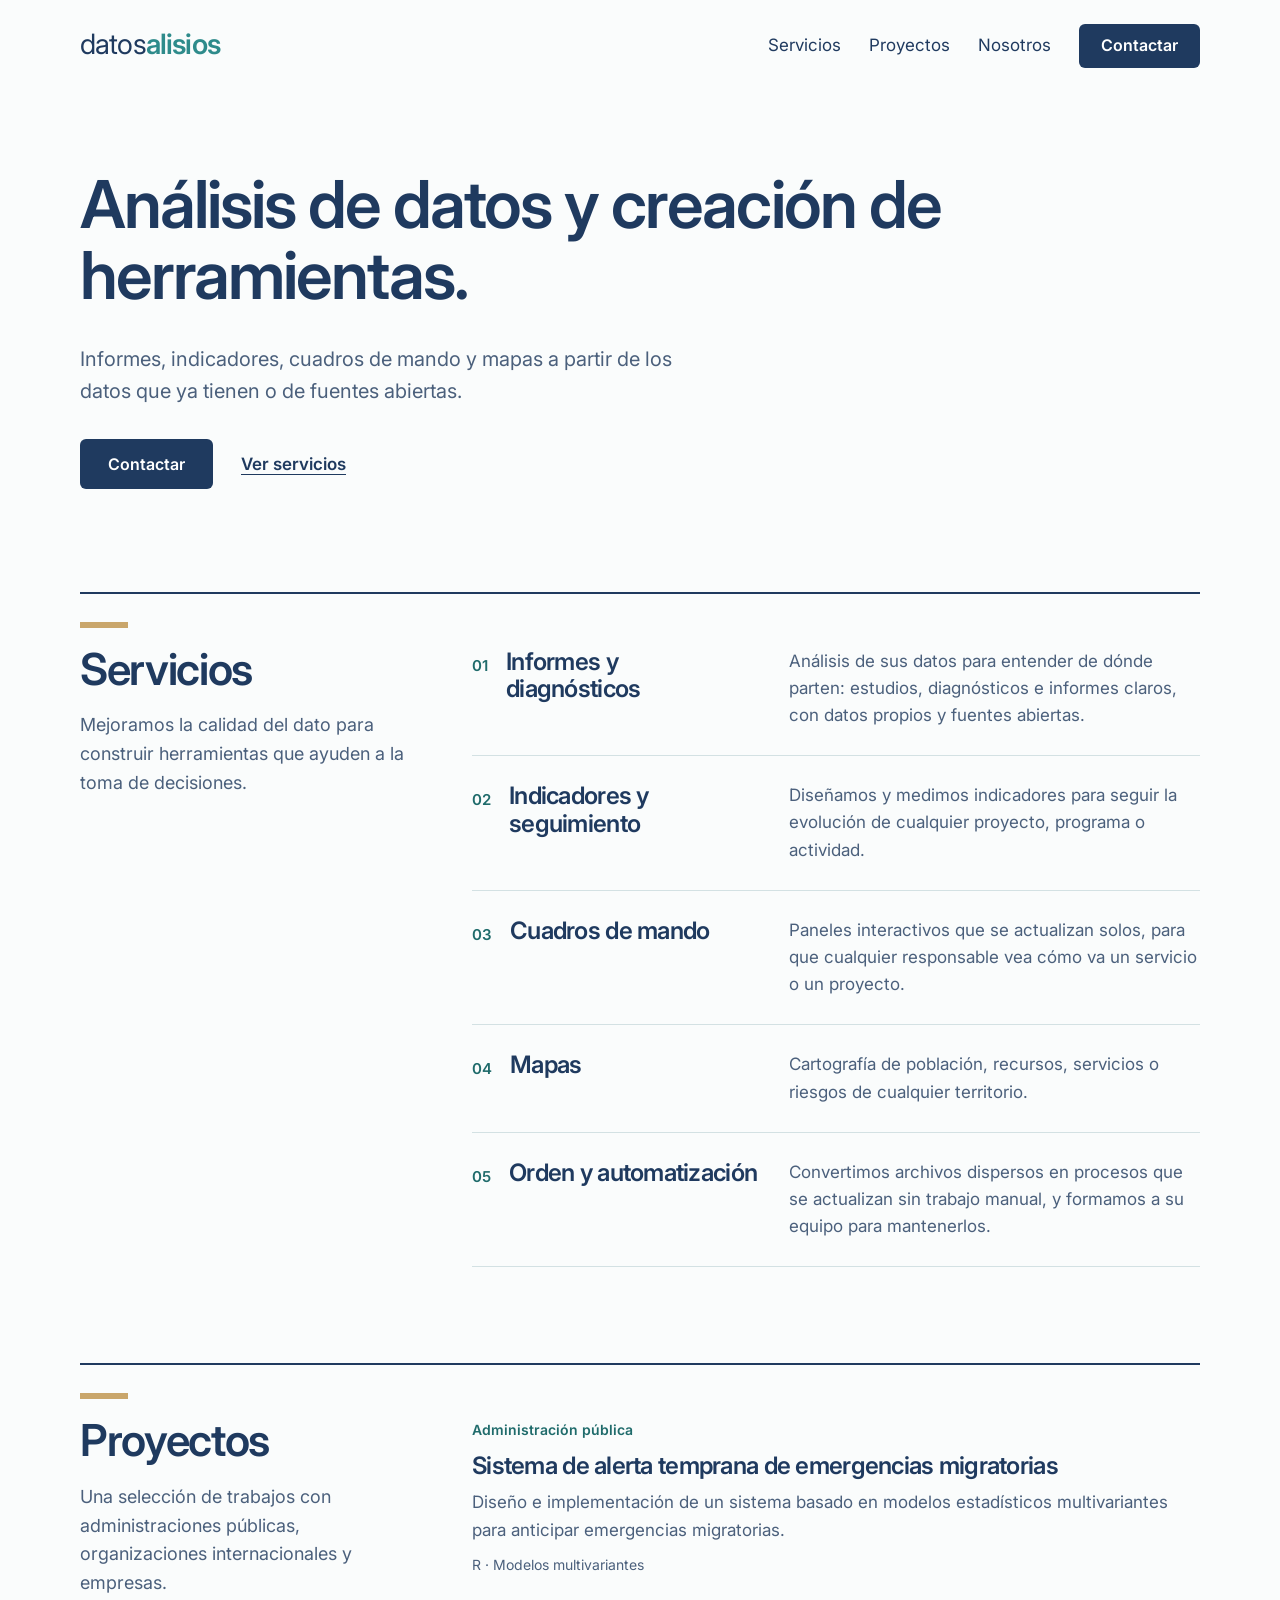
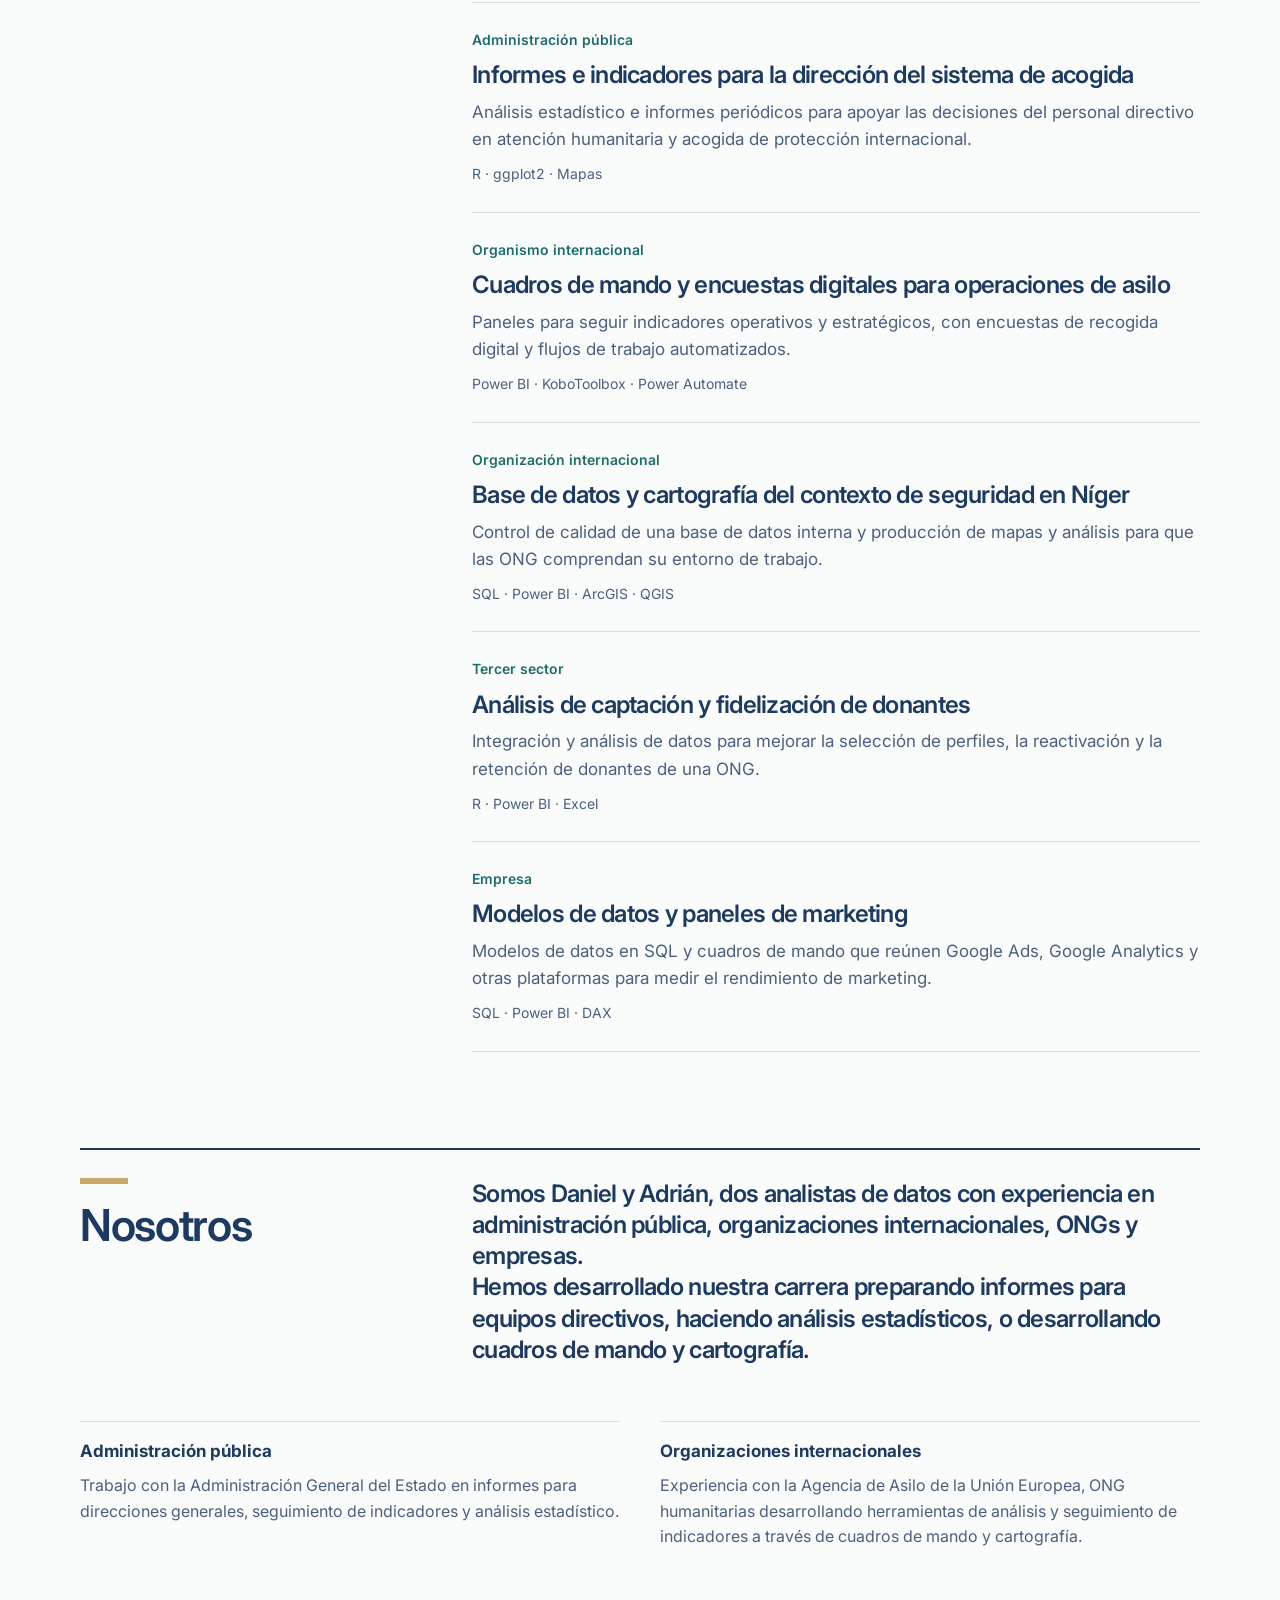
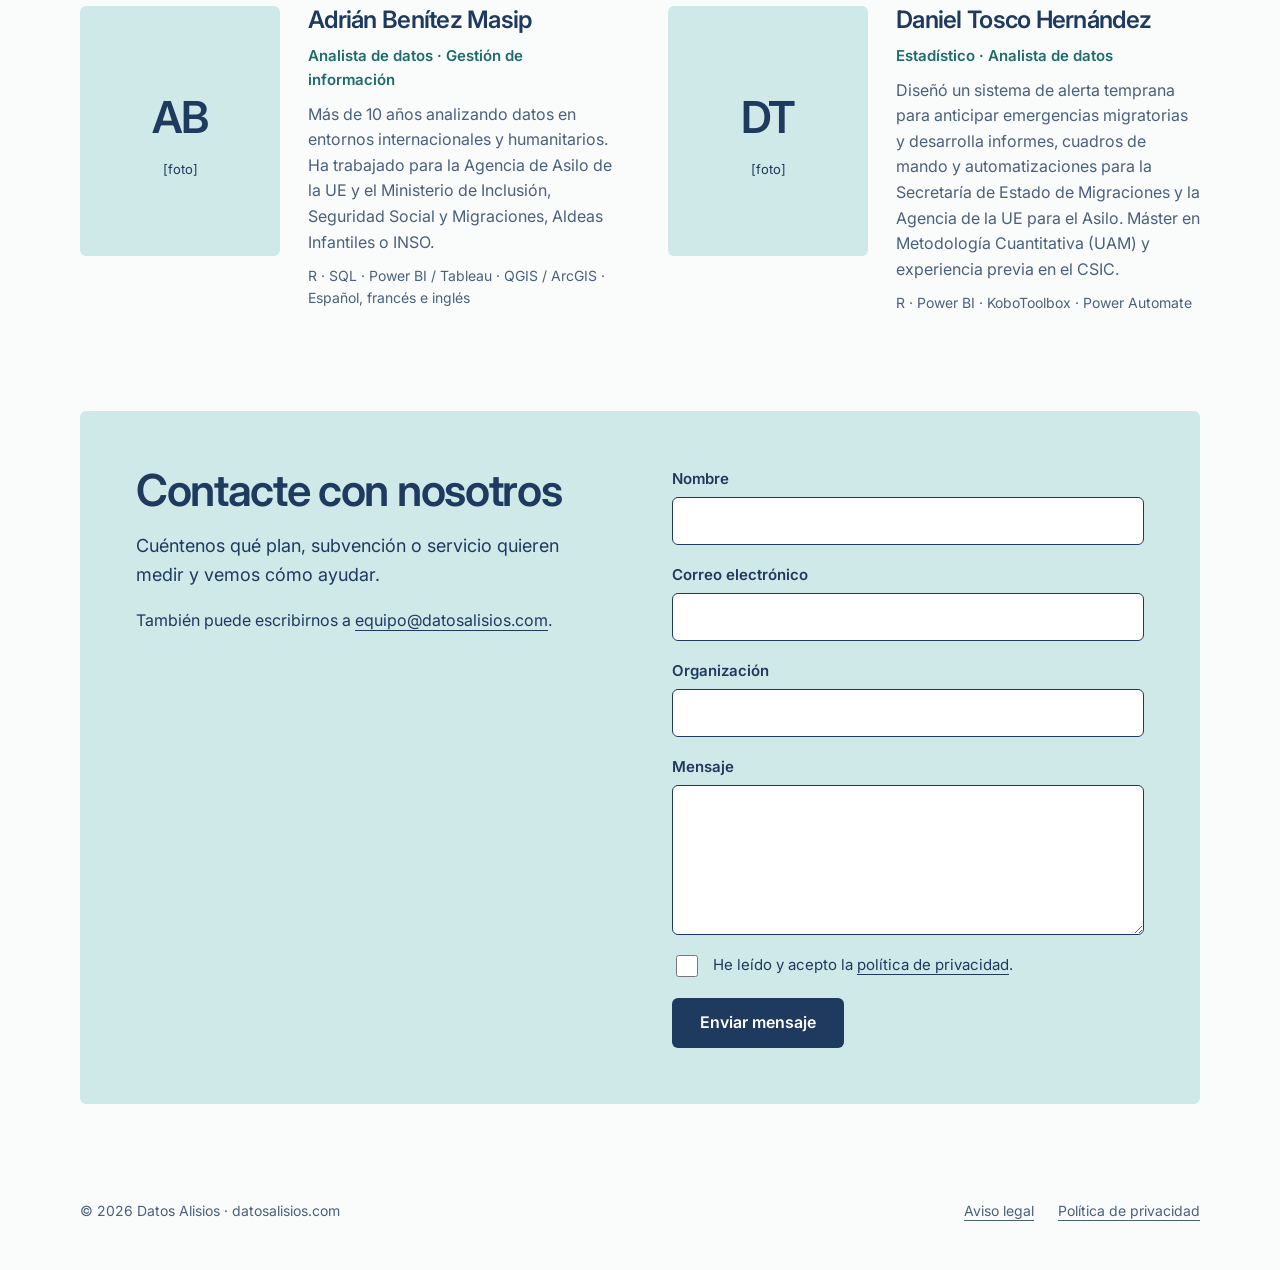
==== commit 438b14fe: "Add files via upload" ====
--- a/index.html
+++ b/index.html
@@ -16,8 +16,8 @@
 <head>
 <meta charset="utf-8">
 <meta name="viewport" content="width=device-width, initial-scale=1">
-<title>Datos Alisios · Análisis de datos para administraciones públicas de Canarias</title>
-<meta name="description" content="Análisis de datos, indicadores, cuadros de mando y mapas para cabildos, ayuntamientos y organizaciones de Canarias.">
+<title>Datos Alisios · Análisis de datos</title>
+<meta name="description" content="Análisis de datos, indicadores, cuadros de mando y mapas.">
 <link rel="preconnect" href="https://fonts.googleapis.com">
 <link rel="preconnect" href="https://fonts.gstatic.com" crossorigin>
 <link href="https://fonts.googleapis.com/css2?family=Inter:wght@400;500;600&amp;display=swap" rel="stylesheet">
@@ -43,8 +43,8 @@
 <!-- ===== EDITAR AQUÍ: PORTADA ===== -->
 <section id="inicio" class="contenedor portada">
   <div class="portada-texto">
-    <h1>Análisis de datos para cabildos, ayuntamientos y organizaciones de Canarias.</h1>
-    <p class="intro">Informes, indicadores, cuadros de mando y mapas a partir de los datos que ya tienen. Con experiencia en administración pública, organizaciones internacionales y empresas.</p>
+    <h1>Análisis de datos y creación de herramientas.</h1>
+    <p class="intro">Informes, indicadores, cuadros de mando y mapas a partir de los datos que ya tienen o de fuentes abiertas.</p>
     <div class="acciones">
       <a class="boton" href="#contacto">Contactar</a>
       <a href="#servicios">Ver servicios</a>
@@ -58,36 +58,32 @@
     <div class="seccion-cabecera">
       <div class="trazo"></div>
       <h2>Servicios</h2>
-      <p>Partimos de lo que ya tienen: padrón, solicitudes, expedientes, encuestas y fuentes oficiales.</p>
+      <p>Mejoramos la calidad del dato para construir herramientas que ayuden a la toma de decisiones.</p>
     </div>
     <div class="seccion-cuerpo">
 
       <!-- Servicio 1 (copie desde aquí...) -->
       <div class="fila">
         <div class="fila-titulo"><span class="fila-num">01</span><h3>Informes y diagnósticos</h3></div>
-        <p>El estudio de partida de su plan de juventud, igualdad, empleo, turismo o Agenda Urbana, con datos oficiales y propios bien analizados.</p>
+        <p>Análisis de sus datos para entender de dónde parten: estudios, diagnósticos e informes claros, con datos propios y fuentes abiertas.</p>
       </div>
       <!-- ...hasta aquí) -->
 
       <div class="fila">
         <div class="fila-titulo"><span class="fila-num">02</span><h3>Indicadores y seguimiento</h3></div>
-        <p>Diseñamos y medimos los indicadores de sus planes y subvenciones, incluidos los del Plan Estratégico de Subvenciones.</p>
+        <p>Diseñamos y medimos indicadores para seguir la evolución de cualquier proyecto, programa o actividad.</p>
       </div>
       <div class="fila">
         <div class="fila-titulo"><span class="fila-num">03</span><h3>Cuadros de mando</h3></div>
-        <p>Paneles en Power BI que se actualizan solos, para que cualquier responsable vea cómo va un servicio.</p>
+        <p>Paneles interactivos que se actualizan solos, para que cualquier responsable vea cómo va un servicio o un proyecto.</p>
       </div>
       <div class="fila">
         <div class="fila-titulo"><span class="fila-num">04</span><h3>Mapas</h3></div>
-        <p>Cartografía de población, recursos, servicios o riesgos de su municipio o isla.</p>
-      </div>
-      <div class="fila">
-        <div class="fila-titulo"><span class="fila-num">05</span><h3>Encuestas</h3></div>
-        <p>Diseño, recogida digital y análisis de encuestas de satisfacción, diagnósticos participativos o censos.</p>
-      </div>
-      <div class="fila">
-        <div class="fila-titulo"><span class="fila-num">06</span><h3>Orden y automatización</h3></div>
-        <p>Convertimos Excels dispersos en procesos que se actualizan sin trabajo manual, y formamos a su personal para mantenerlos.</p>
+        <p>Cartografía de población, recursos, servicios o riesgos de cualquier territorio.</p>
+      </div>
+      <div class="fila">
+        <div class="fila-titulo"><span class="fila-num">05</span><h3>Orden y automatización</h3></div>
+        <p>Convertimos archivos dispersos en procesos que se actualizan sin trabajo manual, y formamos a su equipo para mantenerlos.</p>
       </div>
     </div>
   </div>
@@ -156,7 +152,7 @@
           <div class="trazo"></div>
           <h2>Nosotros</h2>
         </div>
-        <p class="lema-nosotros">Somos dos analistas de datos con experiencia en administración pública, organizaciones internacionales y empresas. Hemos preparado informes para equipos directivos, análisis estadísticos, cuadros de mando y cartografía.</p>
+        <p class="lema-nosotros">Somos Daniel y Adrián, dos analistas de datos con experiencia en administración pública, organizaciones internacionales, ONGs y empresas.<br>Hemos desarrollado nuestra carrera preparando informes para equipos directivos, haciendo análisis estadísticos, o desarrollando cuadros de mando y cartografía.</p>
       </div>
 
       <div class="tres">
@@ -166,11 +162,7 @@
         </div>
         <div>
           <strong>Organizaciones internacionales</strong>
-          <p>Colaboración con la Agencia de la Unión Europea para el Asilo y con organizaciones humanitarias y de seguridad, con datos personales sensibles bajo la normativa europea.</p>
-        </div>
-        <div>
-          <strong>Empresas</strong>
-          <p>Análisis para equipos de marketing, fidelización y negocio, en sectores como la formación, el comercio electrónico y las ONG.</p>
+          <p>Experiencia con la Agencia de Asilo de la Unión Europea, ONG humanitarias desarrollando herramientas de análisis y seguimiento de indicadores a través de cuadros de mando y cartografía.</p>
         </div>
       </div>
 
@@ -182,9 +174,9 @@
           <div class="foto" aria-hidden="true"><span class="iniciales">AB</span><span class="aviso">[foto]</span></div>
           <div class="persona-texto">
             <h3>Adrián Benítez Masip</h3>
-            <div class="cargo">Estadístico · Gestión de información</div>
-            <p>Más de nueve años analizando datos en entornos internacionales y humanitarios. Ha trabajado para la Agencia de la UE para el Asilo, SOS Villages d'Enfants, Wall Street English y Rakuten. Máster en Estadística (UCLouvain) y grado en Administración de Empresas (Universitat de València).</p>
-            <div class="herramientas">R · SQL · Power BI · SIG · Español, francés e inglés</div>
+            <div class="cargo">Analista de datos · Gestión de información</div>
+            <p>Más de 10 años analizando datos en entornos internacionales y humanitarios. Ha trabajado para la Agencia de Asilo de la UE y el Ministerio de Inclusión, Seguridad Social y Migraciones, Aldeas Infantiles o INSO.</p>
+            <div class="herramientas">R · SQL · Power BI / Tableau · QGIS / ArcGIS · Español, francés e inglés</div>
           </div>
         </article>
         <article class="persona">
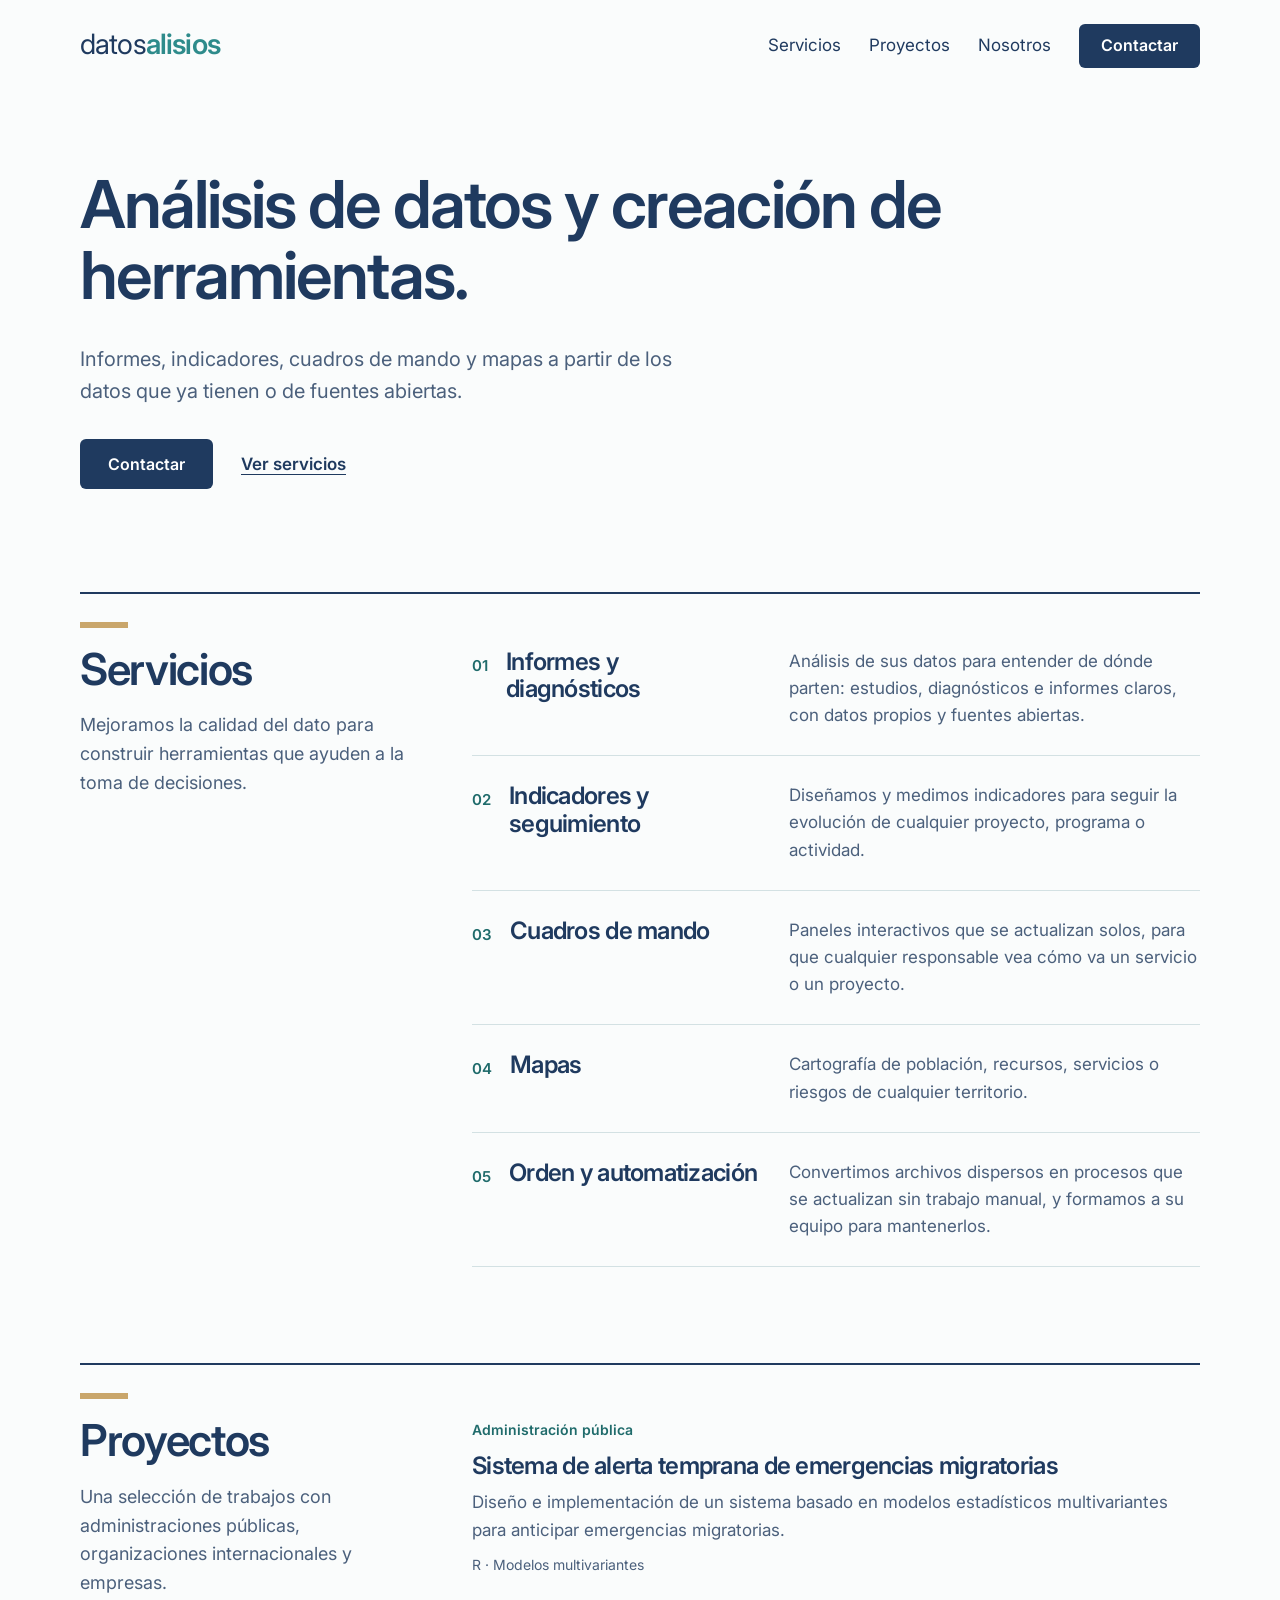
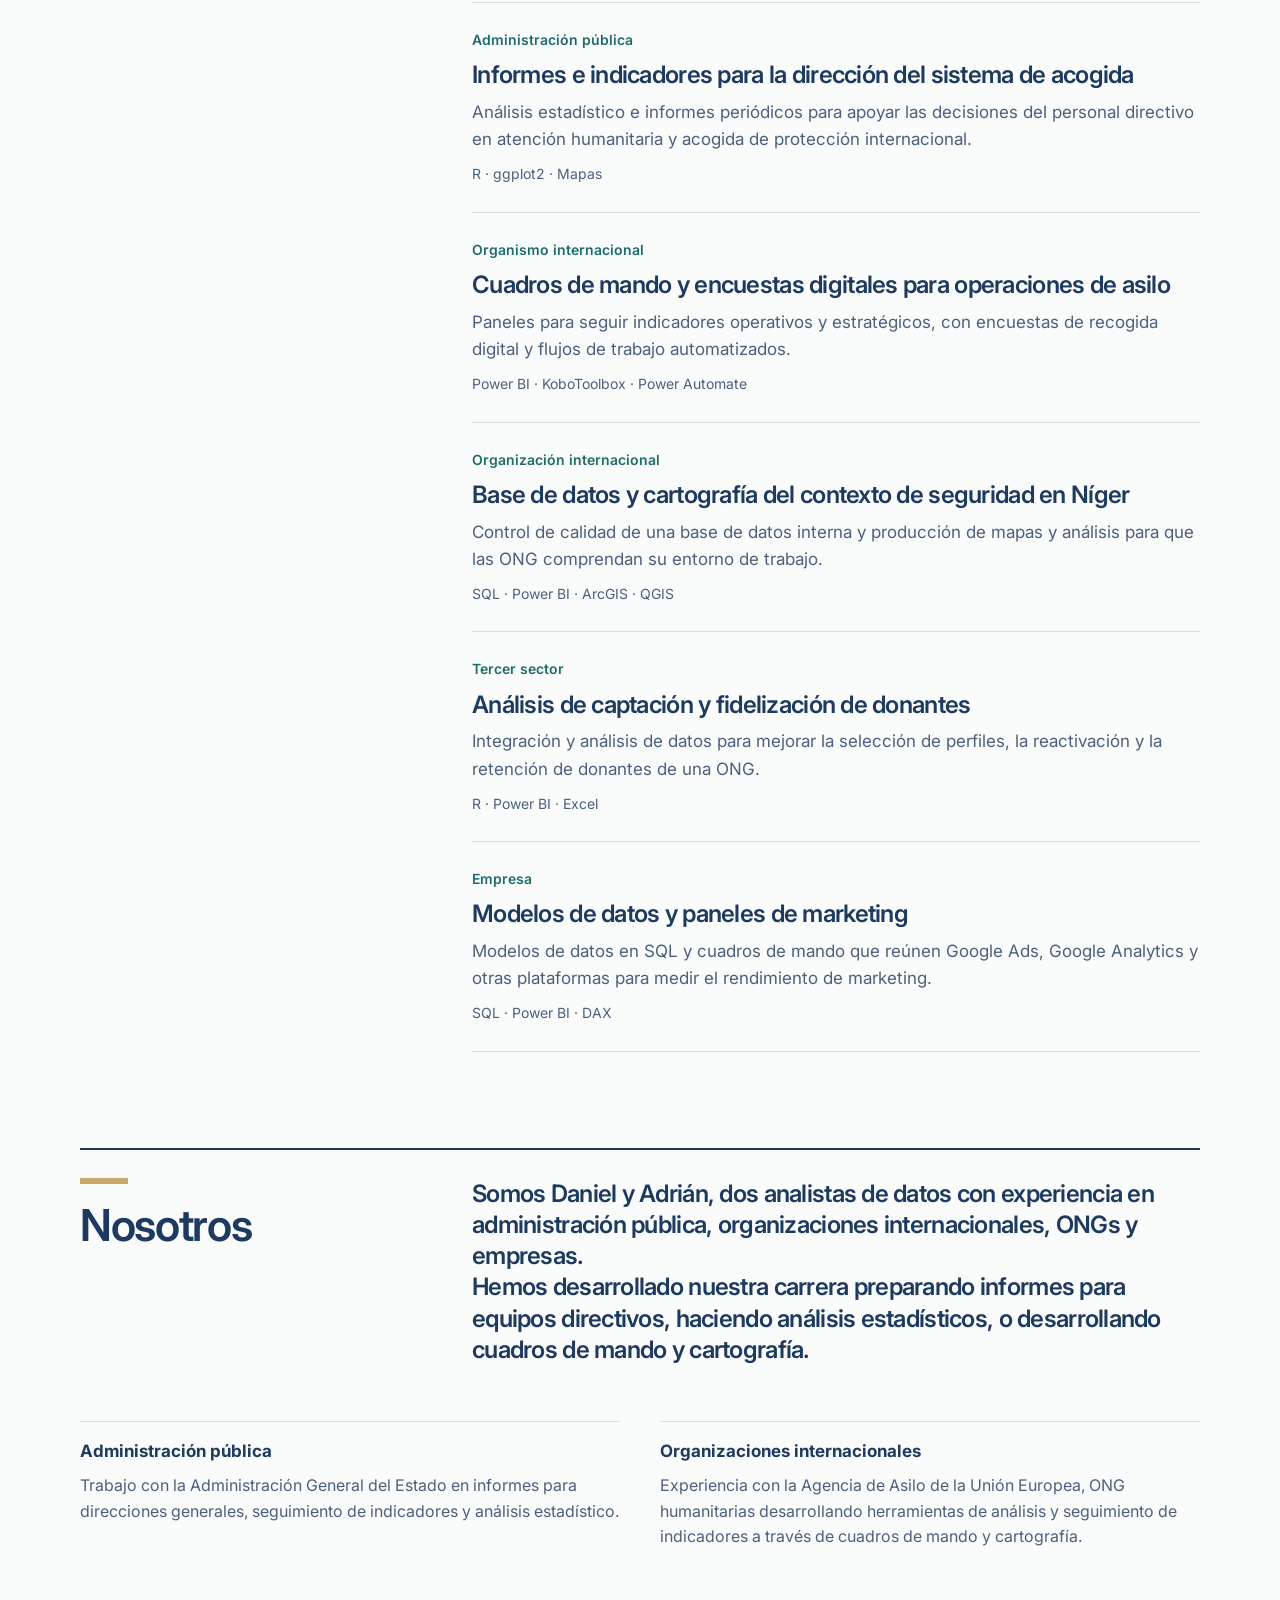
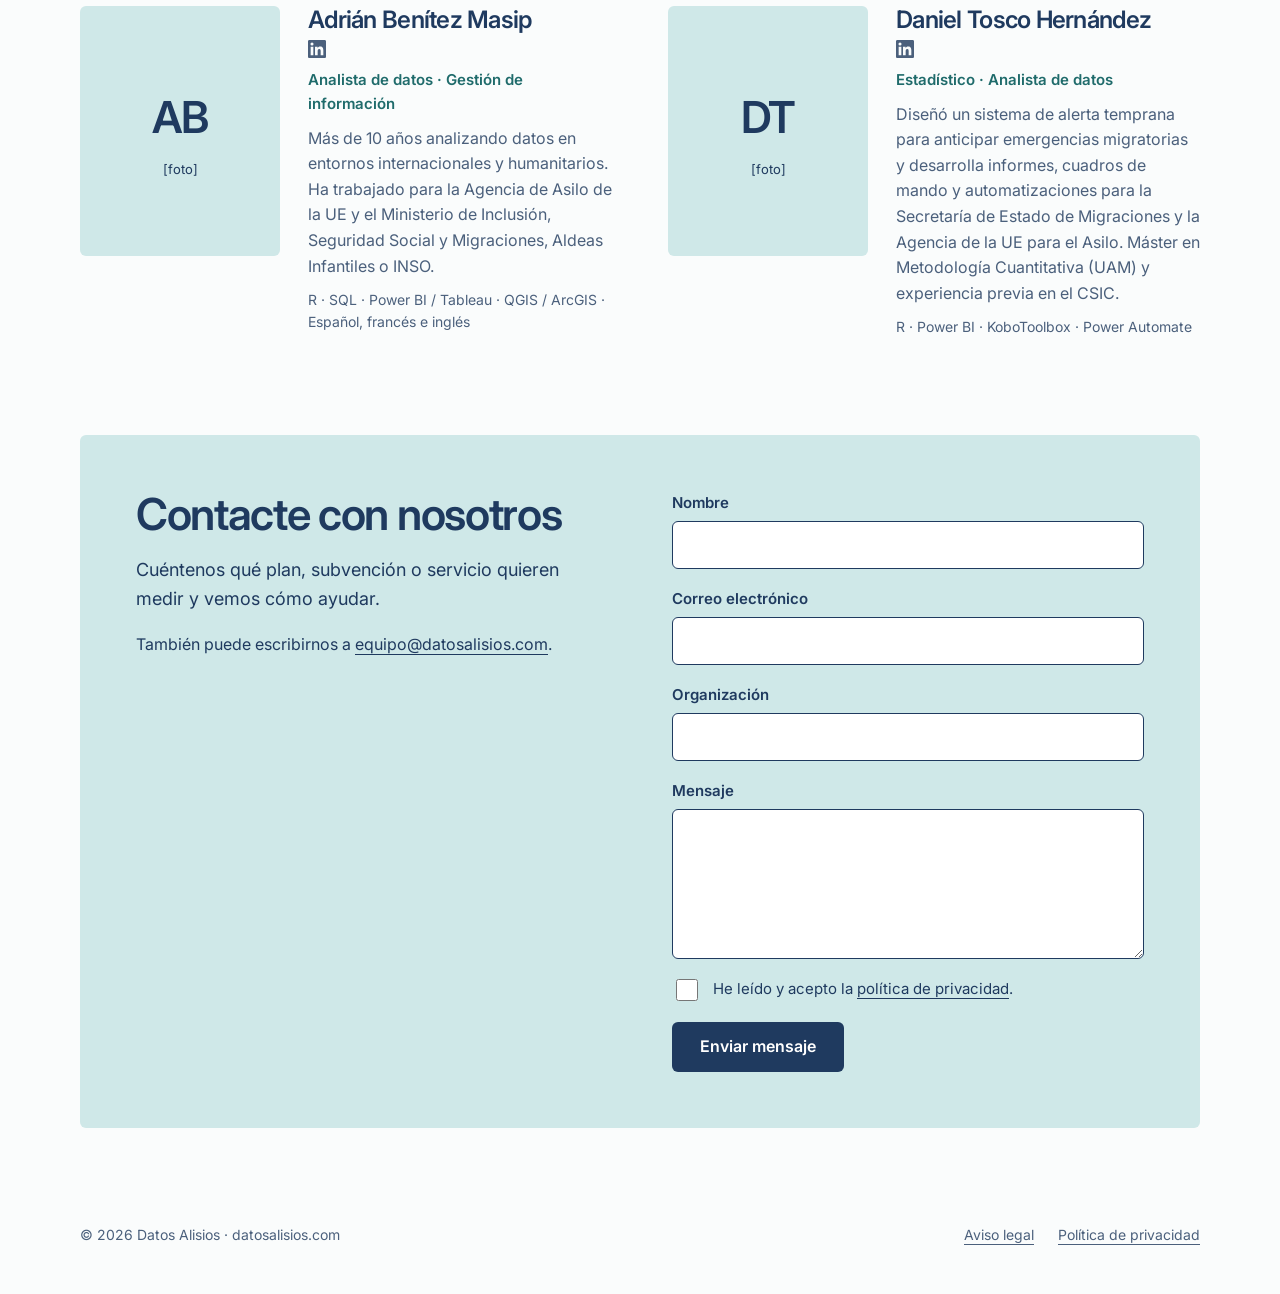
==== commit ee47753c: "Add files via upload" ====
--- a/index.html
+++ b/index.html
@@ -21,6 +21,9 @@
 <link rel="preconnect" href="https://fonts.googleapis.com">
 <link rel="preconnect" href="https://fonts.gstatic.com" crossorigin>
 <link href="https://fonts.googleapis.com/css2?family=Inter:wght@400;500;600&amp;display=swap" rel="stylesheet">
+<link rel="icon" href="favicon.svg" type="image/svg+xml">
+<link rel="icon" href="favicon.ico" sizes="48x48">
+<link rel="apple-touch-icon" href="apple-touch-icon.png">
 <link rel="stylesheet" href="styles.css">
 </head>
 <body>
@@ -174,6 +177,7 @@
           <div class="foto" aria-hidden="true"><span class="iniciales">AB</span><span class="aviso">[foto]</span></div>
           <div class="persona-texto">
             <h3>Adrián Benítez Masip</h3>
+            <a class="linkedin" href="https://www.linkedin.com/in/adrian-benitez-masip/" target="_blank" rel="noopener" aria-label="LinkedIn de Adrián Benítez Masip"><svg viewBox="0 0 24 24" width="18" height="18" aria-hidden="true" focusable="false"><path fill="currentColor" d="M20.45 20.45h-3.56v-5.57c0-1.33-.02-3.04-1.85-3.04-1.85 0-2.14 1.45-2.14 2.95v5.66H9.35V9h3.41v1.56h.05c.48-.9 1.64-1.85 3.37-1.85 3.6 0 4.27 2.37 4.27 5.45v6.29zM5.34 7.43a2.06 2.06 0 1 1 0-4.12 2.06 2.06 0 0 1 0 4.12zM7.12 20.45H3.56V9h3.56v11.45zM22.22 0H1.77C.79 0 0 .77 0 1.73v20.54C0 23.23.79 24 1.77 24h20.45c.98 0 1.78-.77 1.78-1.73V1.73C24 .77 23.2 0 22.22 0z"/></svg></a>
             <div class="cargo">Analista de datos · Gestión de información</div>
             <p>Más de 10 años analizando datos en entornos internacionales y humanitarios. Ha trabajado para la Agencia de Asilo de la UE y el Ministerio de Inclusión, Seguridad Social y Migraciones, Aldeas Infantiles o INSO.</p>
             <div class="herramientas">R · SQL · Power BI / Tableau · QGIS / ArcGIS · Español, francés e inglés</div>
@@ -183,6 +187,7 @@
           <div class="foto" aria-hidden="true"><span class="iniciales">DT</span><span class="aviso">[foto]</span></div>
           <div class="persona-texto">
             <h3>Daniel Tosco Hernández</h3>
+            <a class="linkedin" href="https://www.linkedin.com/in/dtosco/" target="_blank" rel="noopener" aria-label="LinkedIn de Daniel Tosco Hernández"><svg viewBox="0 0 24 24" width="18" height="18" aria-hidden="true" focusable="false"><path fill="currentColor" d="M20.45 20.45h-3.56v-5.57c0-1.33-.02-3.04-1.85-3.04-1.85 0-2.14 1.45-2.14 2.95v5.66H9.35V9h3.41v1.56h.05c.48-.9 1.64-1.85 3.37-1.85 3.6 0 4.27 2.37 4.27 5.45v6.29zM5.34 7.43a2.06 2.06 0 1 1 0-4.12 2.06 2.06 0 0 1 0 4.12zM7.12 20.45H3.56V9h3.56v11.45zM22.22 0H1.77C.79 0 0 .77 0 1.73v20.54C0 23.23.79 24 1.77 24h20.45c.98 0 1.78-.77 1.78-1.73V1.73C24 .77 23.2 0 22.22 0z"/></svg></a>
             <div class="cargo">Estadístico · Analista de datos</div>
             <p>Diseñó un sistema de alerta temprana para anticipar emergencias migratorias y desarrolla informes, cuadros de mando y automatizaciones para la Secretaría de Estado de Migraciones y la Agencia de la UE para el Asilo. Máster en Metodología Cuantitativa (UAM) y experiencia previa en el CSIC.</p>
             <div class="herramientas">R · Power BI · KoboToolbox · Power Automate</div>
--- a/styles.css
+++ b/styles.css
@@ -149,6 +149,8 @@
 .foto .iniciales { font-family: var(--head-font); font-weight: var(--head-w); font-size: var(--h2); letter-spacing: var(--head-ls); }
 .foto .aviso { font-size: 13px; }
 .persona-texto { flex: 1 1 260px; display: flex; flex-direction: column; gap: 10px; }
+.persona-texto .linkedin { align-self: flex-start; display: inline-flex; color: var(--muted); margin-top: -4px; }
+.persona-texto .linkedin:hover, .persona-texto .linkedin:focus-visible { color: var(--teal-text); }
 .persona-texto .cargo { font-size: 15px; font-weight: 600; color: var(--teal-text); }
 .persona-texto p { font-size: 16px; color: var(--muted); }
 .persona-texto .herramientas { font-size: 14px; color: var(--muted); }
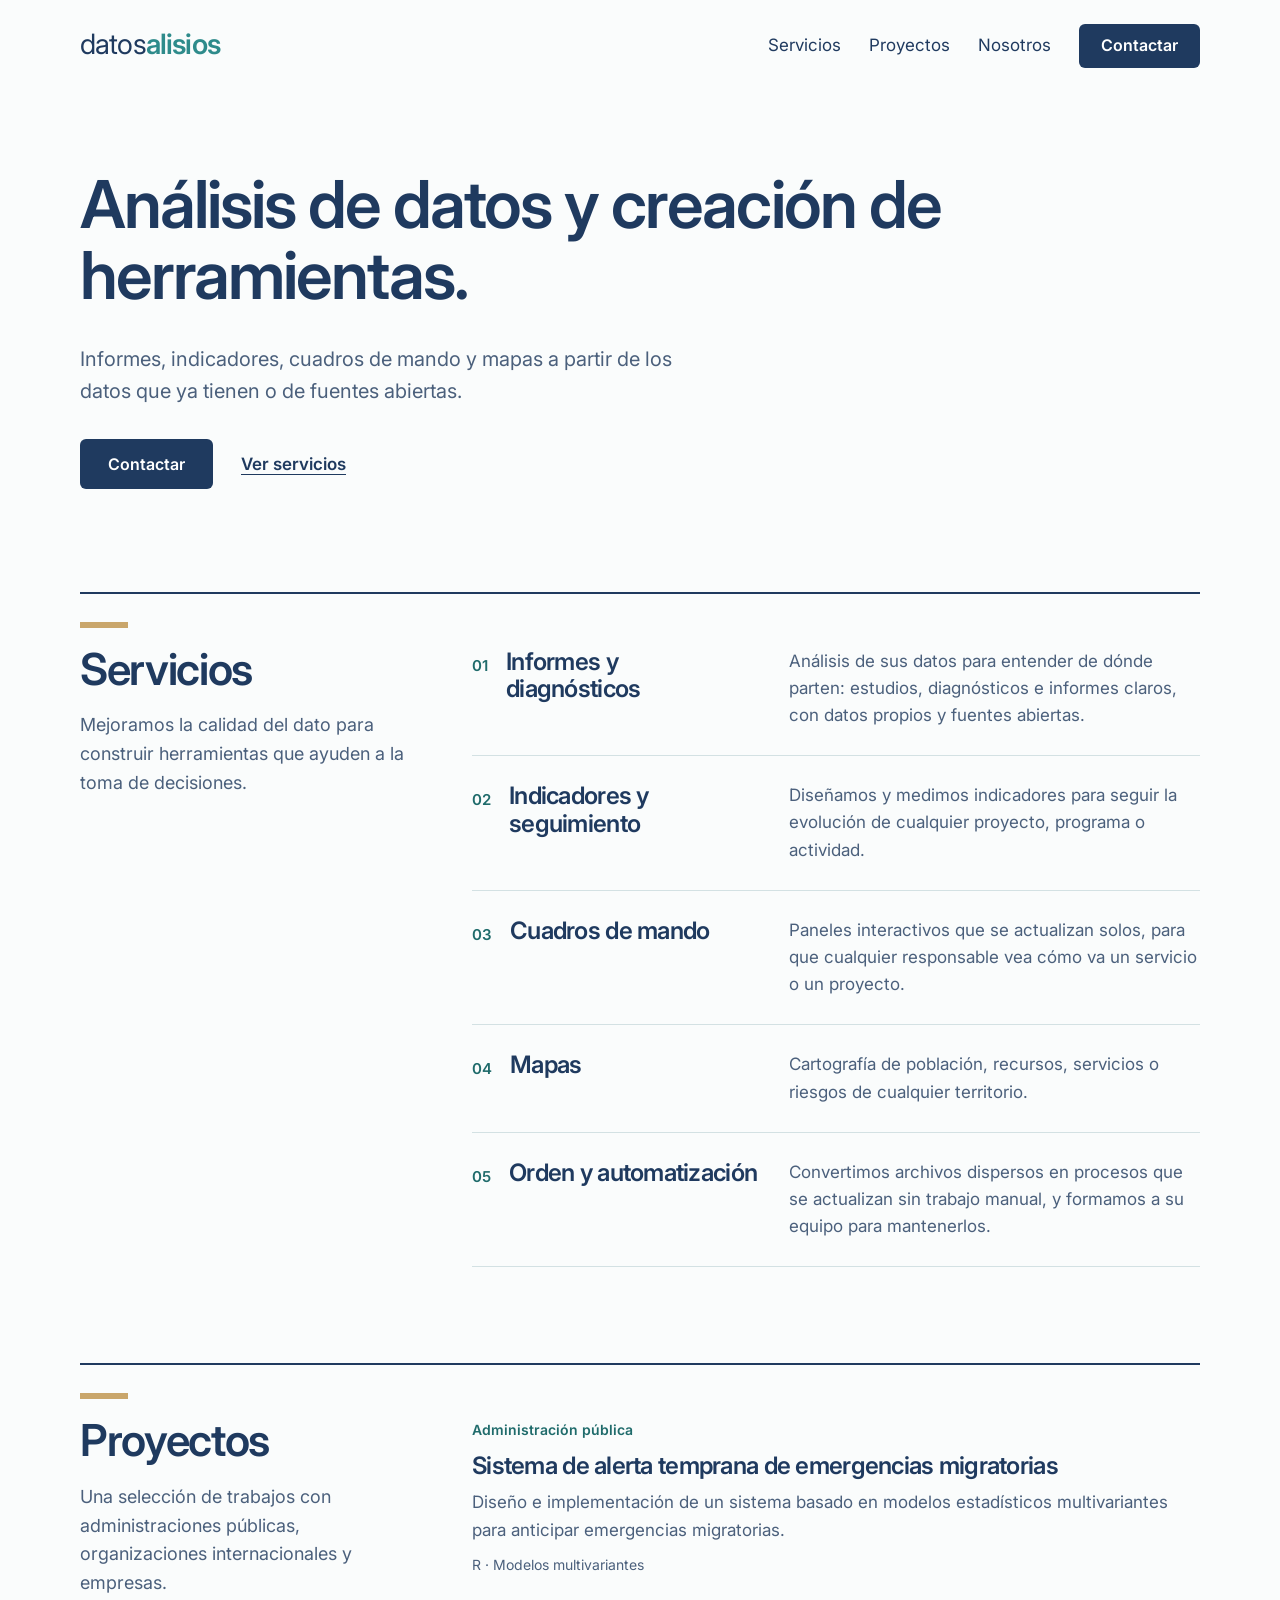
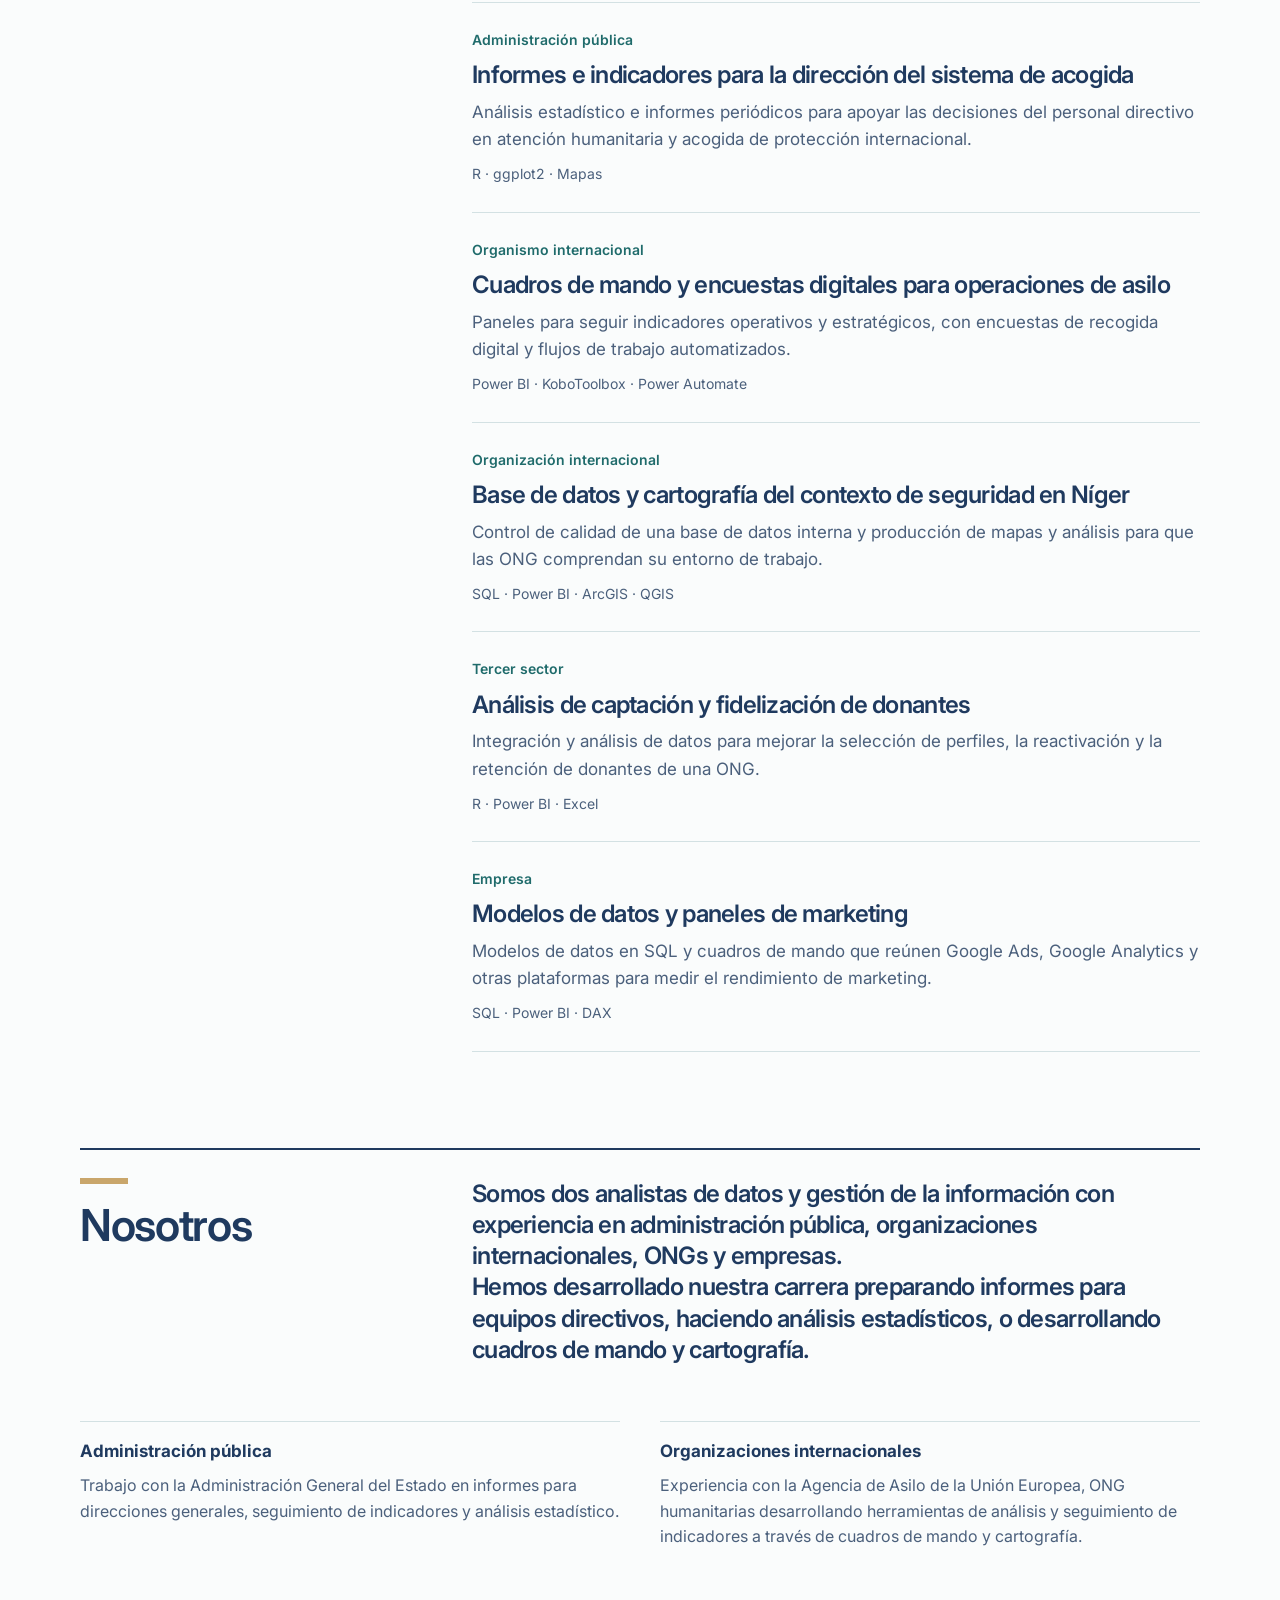
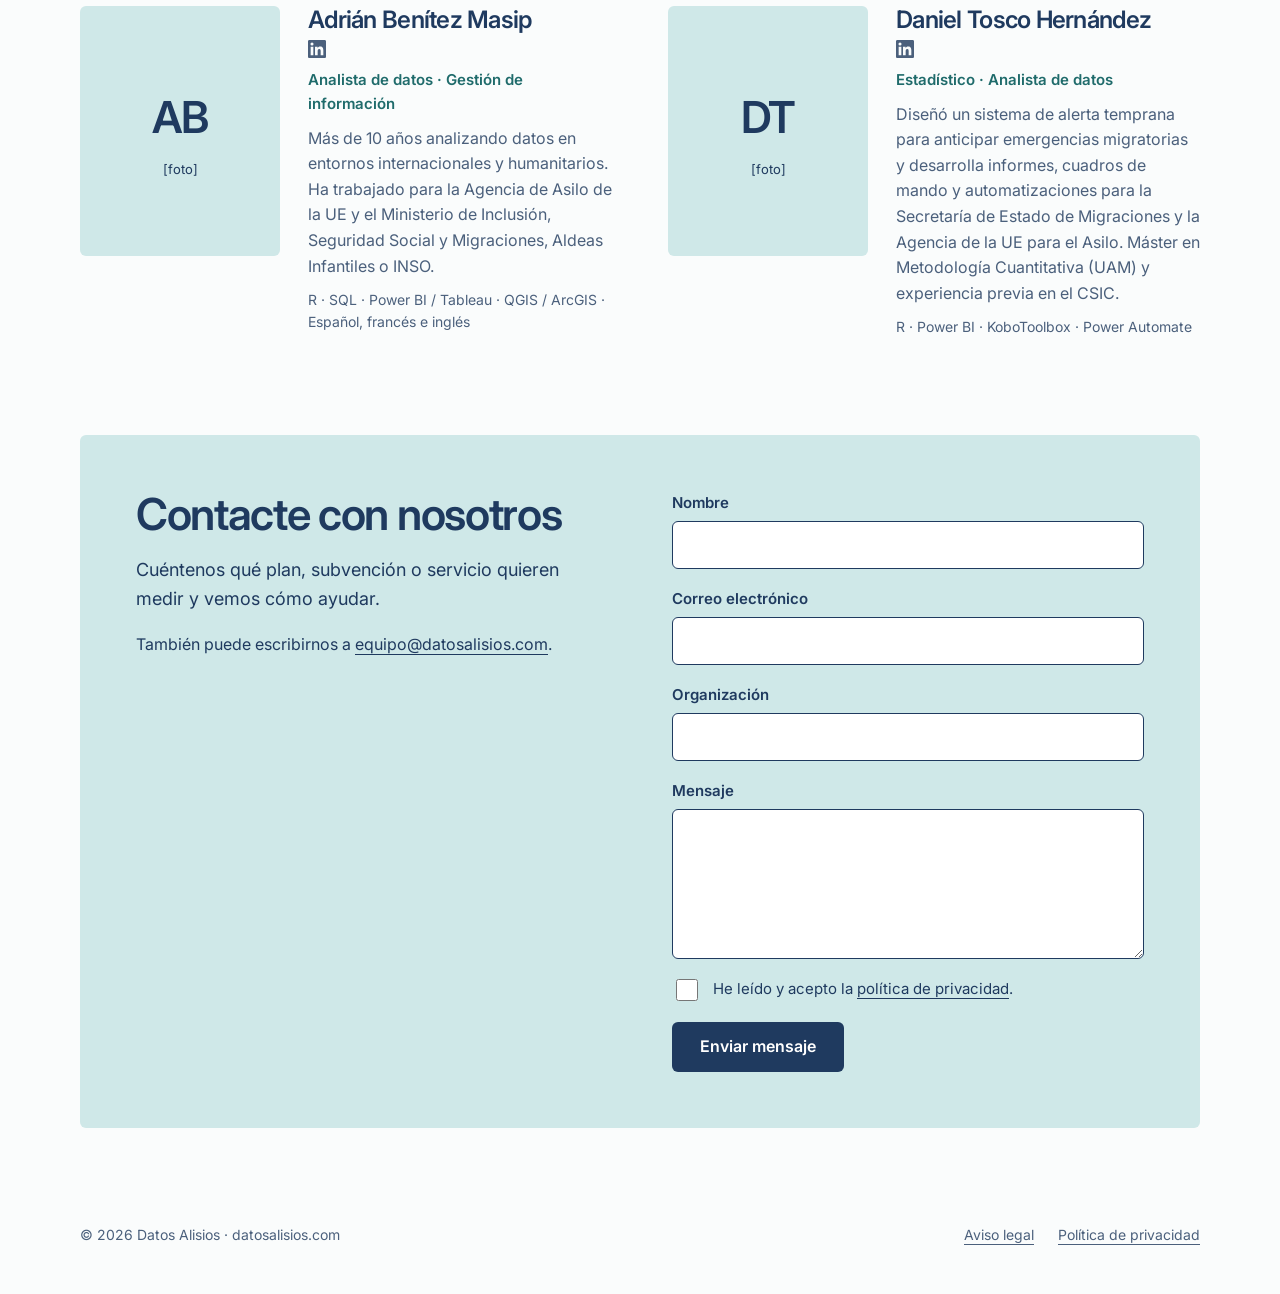
==== commit 1498c968: "Add files via upload" ====
--- a/index.html
+++ b/index.html
@@ -155,7 +155,7 @@
           <div class="trazo"></div>
           <h2>Nosotros</h2>
         </div>
-        <p class="lema-nosotros">Somos Daniel y Adrián, dos analistas de datos con experiencia en administración pública, organizaciones internacionales, ONGs y empresas.<br>Hemos desarrollado nuestra carrera preparando informes para equipos directivos, haciendo análisis estadísticos, o desarrollando cuadros de mando y cartografía.</p>
+        <p class="lema-nosotros">Somos dos analistas de datos y gestión de la información con experiencia en administración pública, organizaciones internacionales, ONGs y empresas.<br>Hemos desarrollado nuestra carrera preparando informes para equipos directivos, haciendo análisis estadísticos, o desarrollando cuadros de mando y cartografía.</p>
       </div>
 
       <div class="tres">
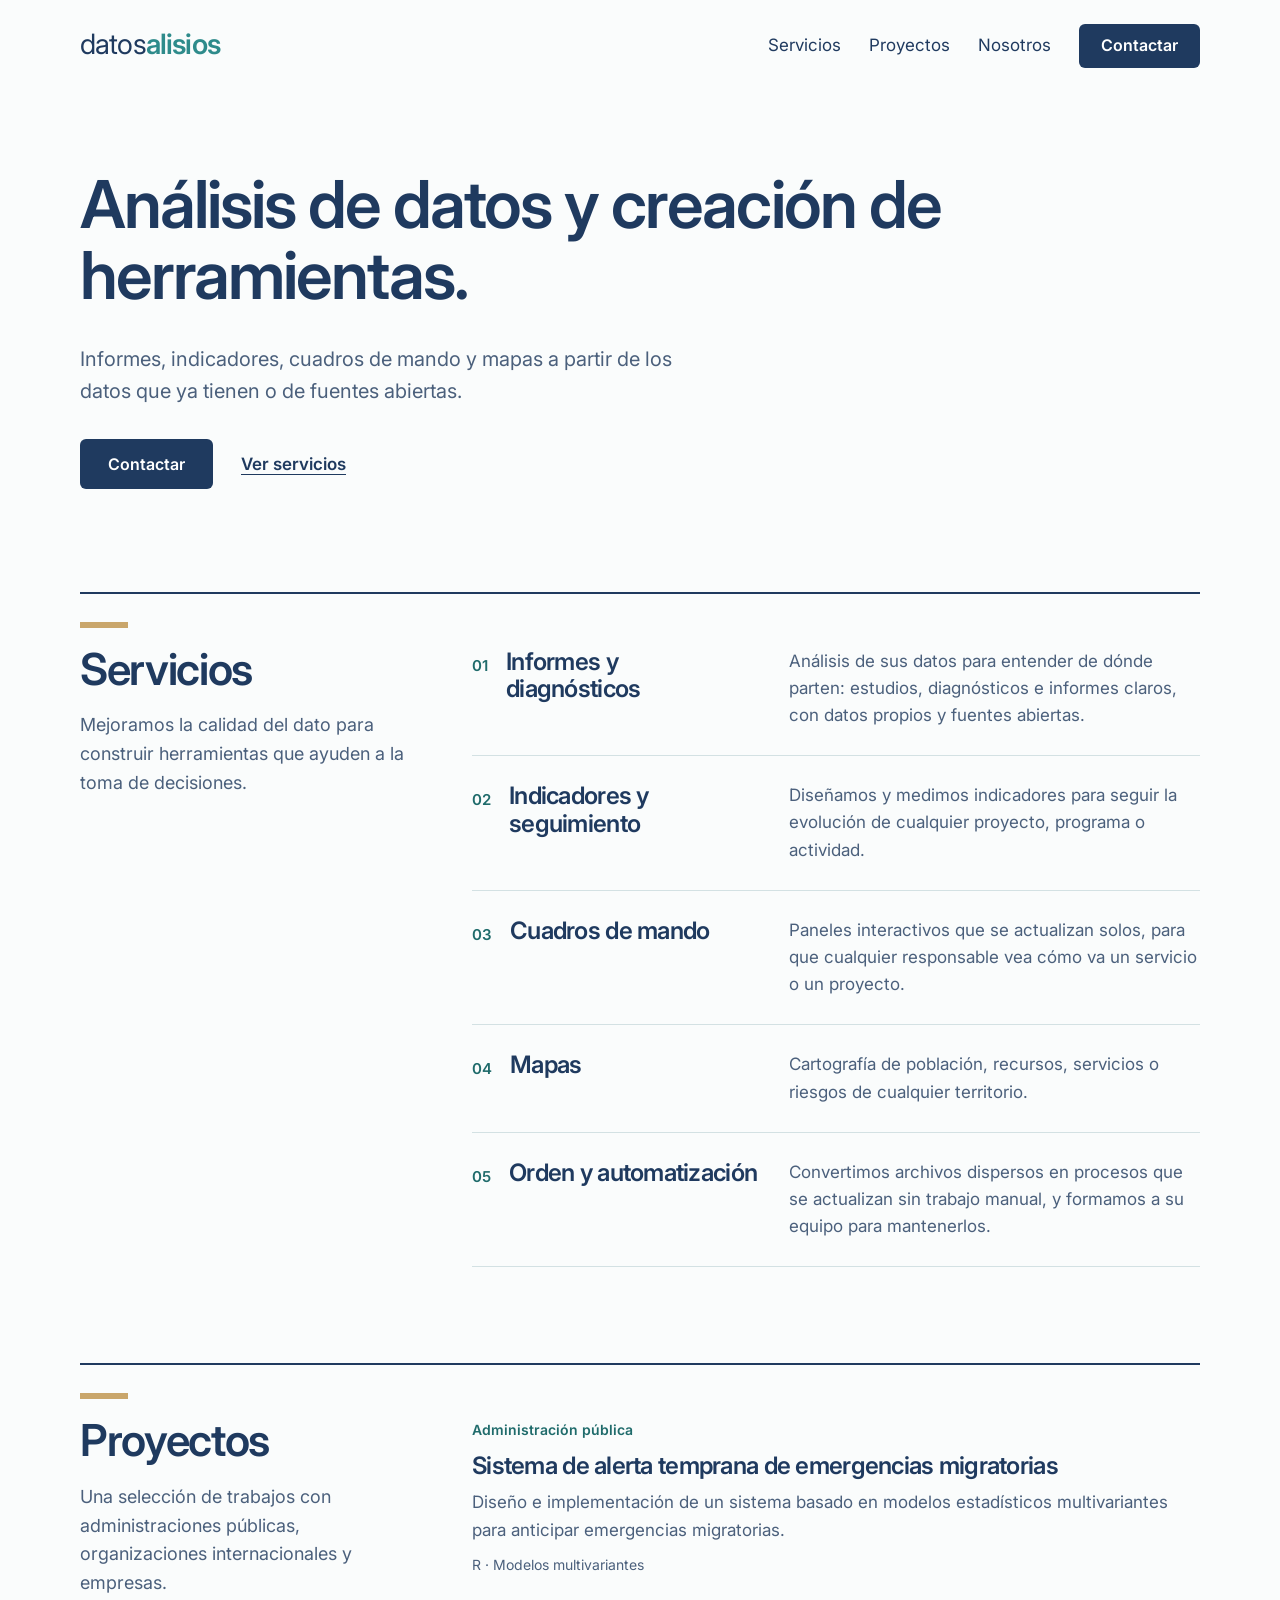
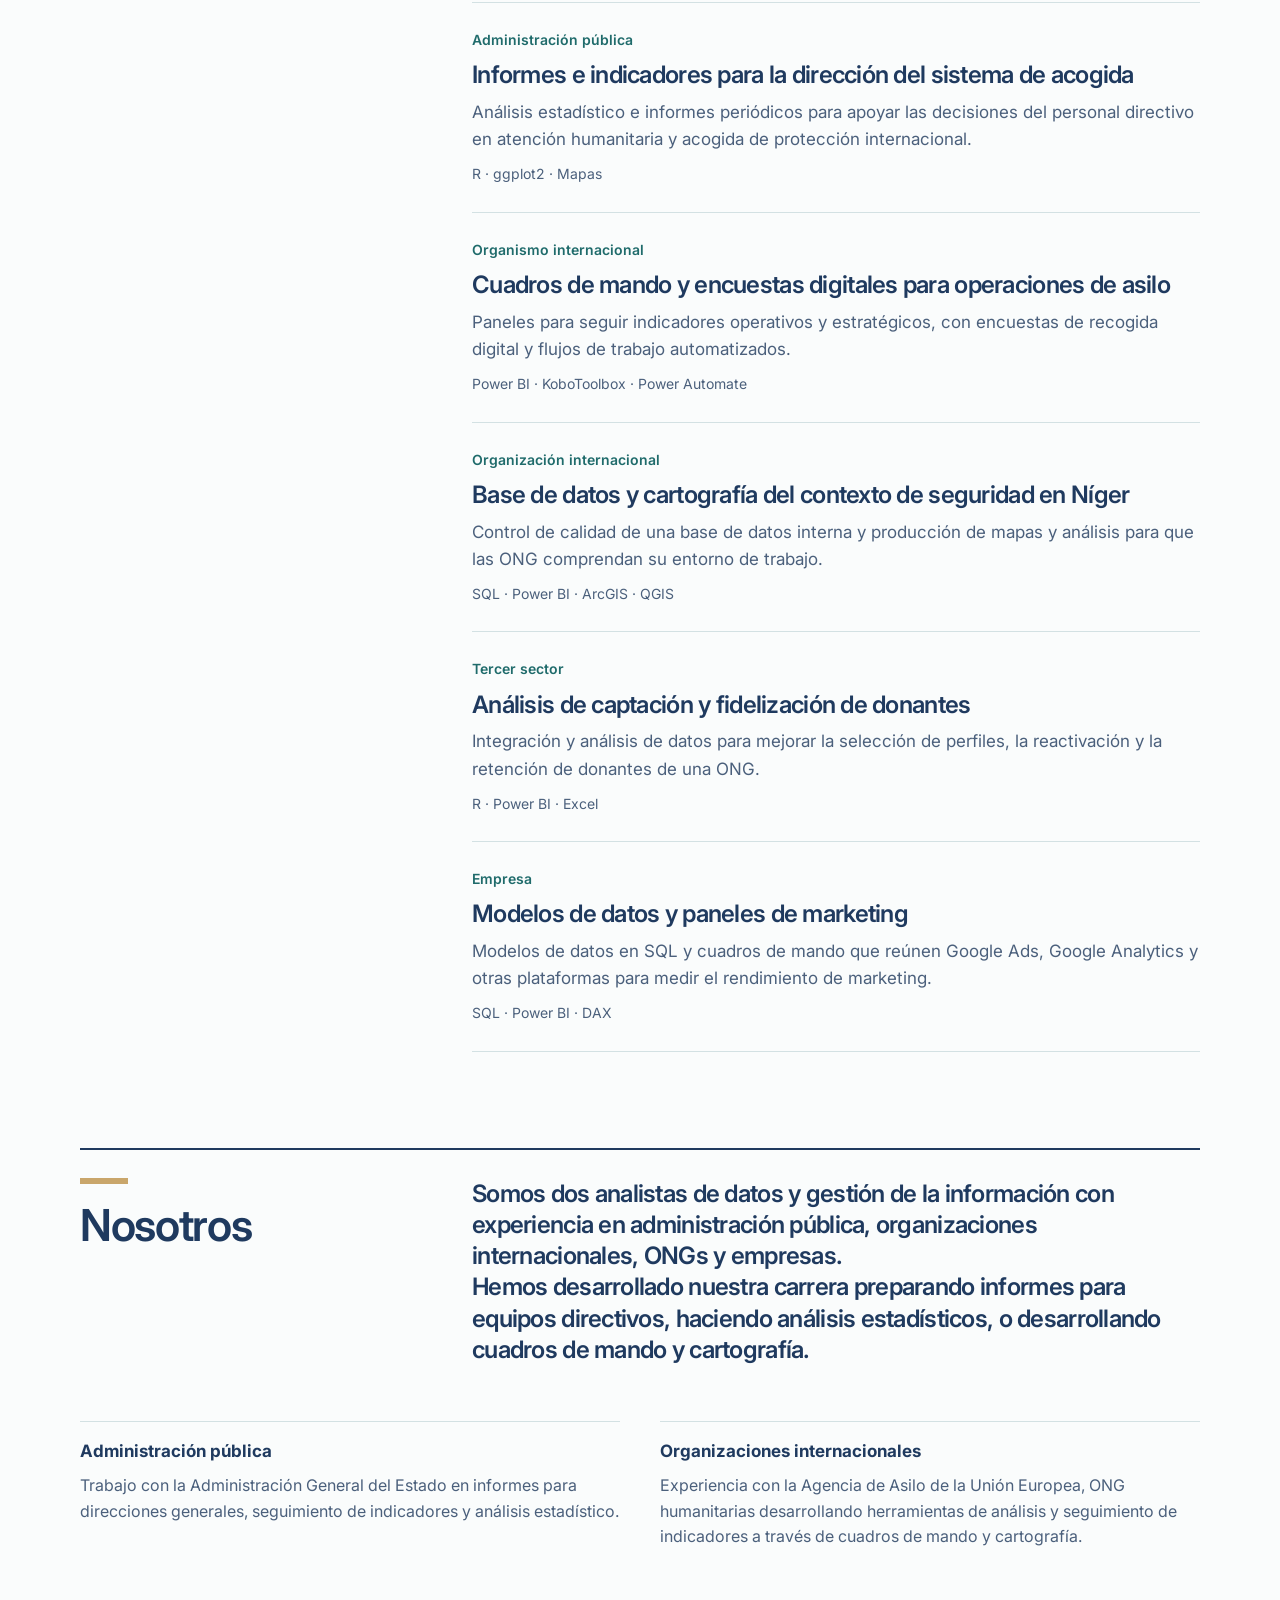
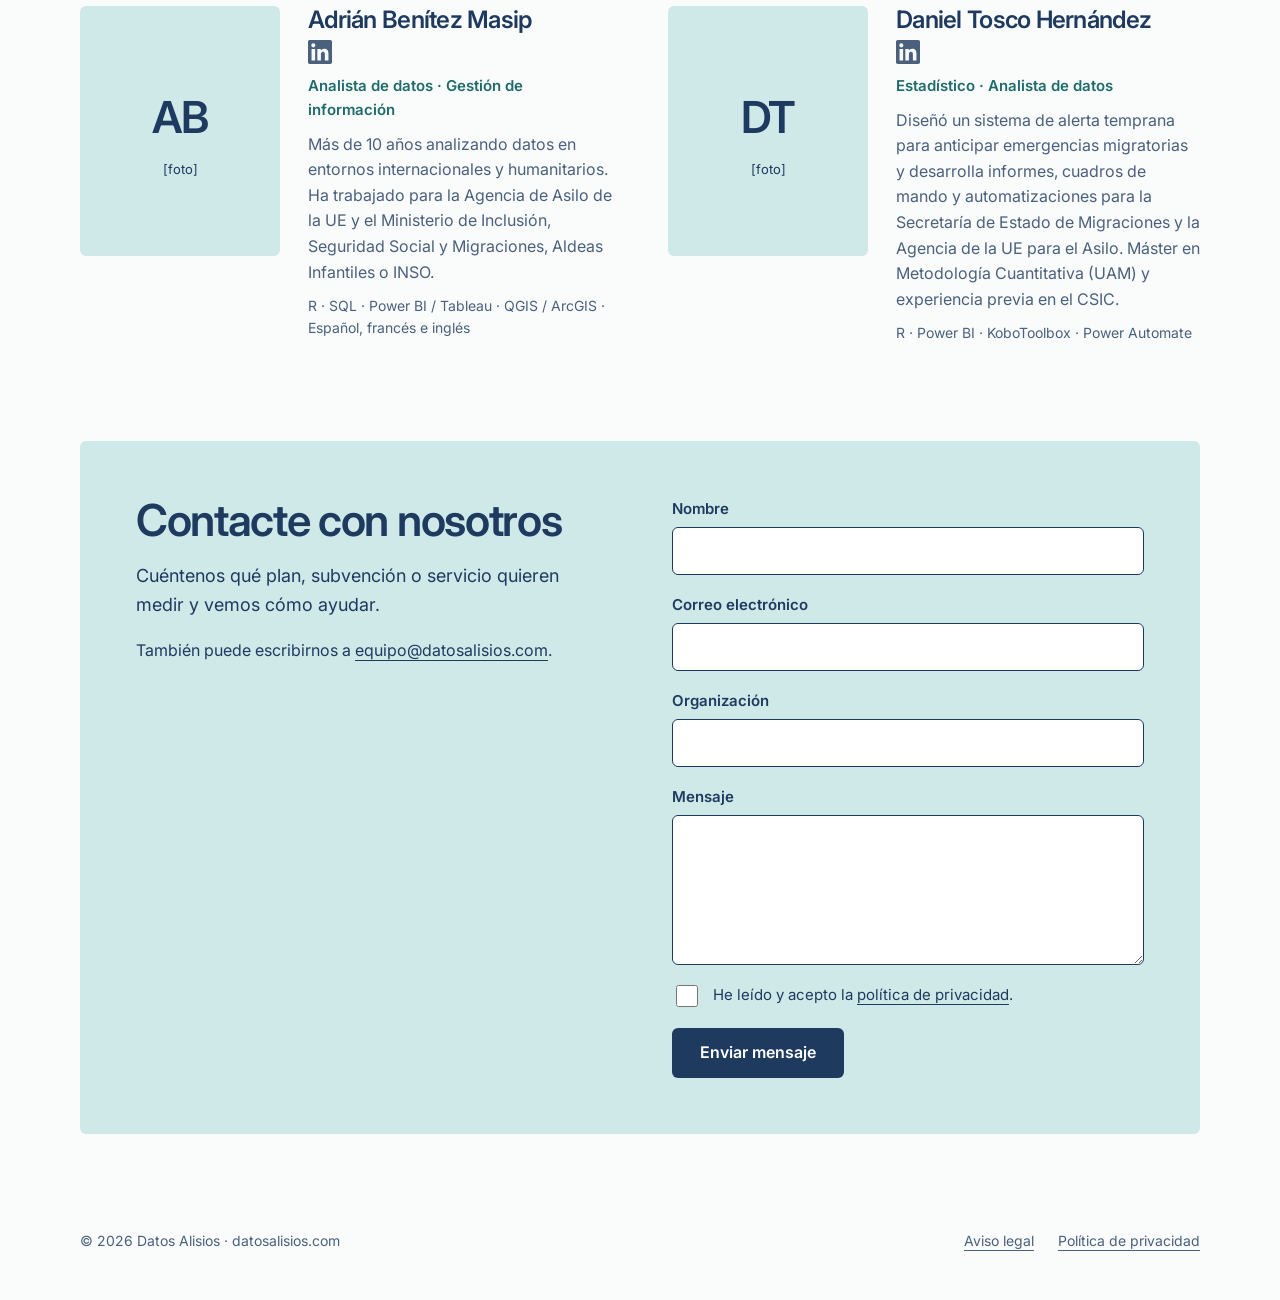
==== commit 8b75aeec: "Add files via upload" ====
--- a/index.html
+++ b/index.html
@@ -177,7 +177,7 @@
           <div class="foto" aria-hidden="true"><span class="iniciales">AB</span><span class="aviso">[foto]</span></div>
           <div class="persona-texto">
             <h3>Adrián Benítez Masip</h3>
-            <a class="linkedin" href="https://www.linkedin.com/in/adrian-benitez-masip/" target="_blank" rel="noopener" aria-label="LinkedIn de Adrián Benítez Masip"><svg viewBox="0 0 24 24" width="18" height="18" aria-hidden="true" focusable="false"><path fill="currentColor" d="M20.45 20.45h-3.56v-5.57c0-1.33-.02-3.04-1.85-3.04-1.85 0-2.14 1.45-2.14 2.95v5.66H9.35V9h3.41v1.56h.05c.48-.9 1.64-1.85 3.37-1.85 3.6 0 4.27 2.37 4.27 5.45v6.29zM5.34 7.43a2.06 2.06 0 1 1 0-4.12 2.06 2.06 0 0 1 0 4.12zM7.12 20.45H3.56V9h3.56v11.45zM22.22 0H1.77C.79 0 0 .77 0 1.73v20.54C0 23.23.79 24 1.77 24h20.45c.98 0 1.78-.77 1.78-1.73V1.73C24 .77 23.2 0 22.22 0z"/></svg></a>
+            <a class="linkedin" href="https://www.linkedin.com/in/adrian-benitez-masip/" target="_blank" rel="noopener" aria-label="LinkedIn de Adrián Benítez Masip"><svg viewBox="0 0 24 24" width="24" height="24" aria-hidden="true" focusable="false"><path fill="currentColor" d="M20.45 20.45h-3.56v-5.57c0-1.33-.02-3.04-1.85-3.04-1.85 0-2.14 1.45-2.14 2.95v5.66H9.35V9h3.41v1.56h.05c.48-.9 1.64-1.85 3.37-1.85 3.6 0 4.27 2.37 4.27 5.45v6.29zM5.34 7.43a2.06 2.06 0 1 1 0-4.12 2.06 2.06 0 0 1 0 4.12zM7.12 20.45H3.56V9h3.56v11.45zM22.22 0H1.77C.79 0 0 .77 0 1.73v20.54C0 23.23.79 24 1.77 24h20.45c.98 0 1.78-.77 1.78-1.73V1.73C24 .77 23.2 0 22.22 0z"/></svg></a>
             <div class="cargo">Analista de datos · Gestión de información</div>
             <p>Más de 10 años analizando datos en entornos internacionales y humanitarios. Ha trabajado para la Agencia de Asilo de la UE y el Ministerio de Inclusión, Seguridad Social y Migraciones, Aldeas Infantiles o INSO.</p>
             <div class="herramientas">R · SQL · Power BI / Tableau · QGIS / ArcGIS · Español, francés e inglés</div>
@@ -187,7 +187,7 @@
           <div class="foto" aria-hidden="true"><span class="iniciales">DT</span><span class="aviso">[foto]</span></div>
           <div class="persona-texto">
             <h3>Daniel Tosco Hernández</h3>
-            <a class="linkedin" href="https://www.linkedin.com/in/dtosco/" target="_blank" rel="noopener" aria-label="LinkedIn de Daniel Tosco Hernández"><svg viewBox="0 0 24 24" width="18" height="18" aria-hidden="true" focusable="false"><path fill="currentColor" d="M20.45 20.45h-3.56v-5.57c0-1.33-.02-3.04-1.85-3.04-1.85 0-2.14 1.45-2.14 2.95v5.66H9.35V9h3.41v1.56h.05c.48-.9 1.64-1.85 3.37-1.85 3.6 0 4.27 2.37 4.27 5.45v6.29zM5.34 7.43a2.06 2.06 0 1 1 0-4.12 2.06 2.06 0 0 1 0 4.12zM7.12 20.45H3.56V9h3.56v11.45zM22.22 0H1.77C.79 0 0 .77 0 1.73v20.54C0 23.23.79 24 1.77 24h20.45c.98 0 1.78-.77 1.78-1.73V1.73C24 .77 23.2 0 22.22 0z"/></svg></a>
+            <a class="linkedin" href="https://www.linkedin.com/in/dtosco/" target="_blank" rel="noopener" aria-label="LinkedIn de Daniel Tosco Hernández"><svg viewBox="0 0 24 24" width="24" height="24" aria-hidden="true" focusable="false"><path fill="currentColor" d="M20.45 20.45h-3.56v-5.57c0-1.33-.02-3.04-1.85-3.04-1.85 0-2.14 1.45-2.14 2.95v5.66H9.35V9h3.41v1.56h.05c.48-.9 1.64-1.85 3.37-1.85 3.6 0 4.27 2.37 4.27 5.45v6.29zM5.34 7.43a2.06 2.06 0 1 1 0-4.12 2.06 2.06 0 0 1 0 4.12zM7.12 20.45H3.56V9h3.56v11.45zM22.22 0H1.77C.79 0 0 .77 0 1.73v20.54C0 23.23.79 24 1.77 24h20.45c.98 0 1.78-.77 1.78-1.73V1.73C24 .77 23.2 0 22.22 0z"/></svg></a>
             <div class="cargo">Estadístico · Analista de datos</div>
             <p>Diseñó un sistema de alerta temprana para anticipar emergencias migratorias y desarrolla informes, cuadros de mando y automatizaciones para la Secretaría de Estado de Migraciones y la Agencia de la UE para el Asilo. Máster en Metodología Cuantitativa (UAM) y experiencia previa en el CSIC.</p>
             <div class="herramientas">R · Power BI · KoboToolbox · Power Automate</div>
